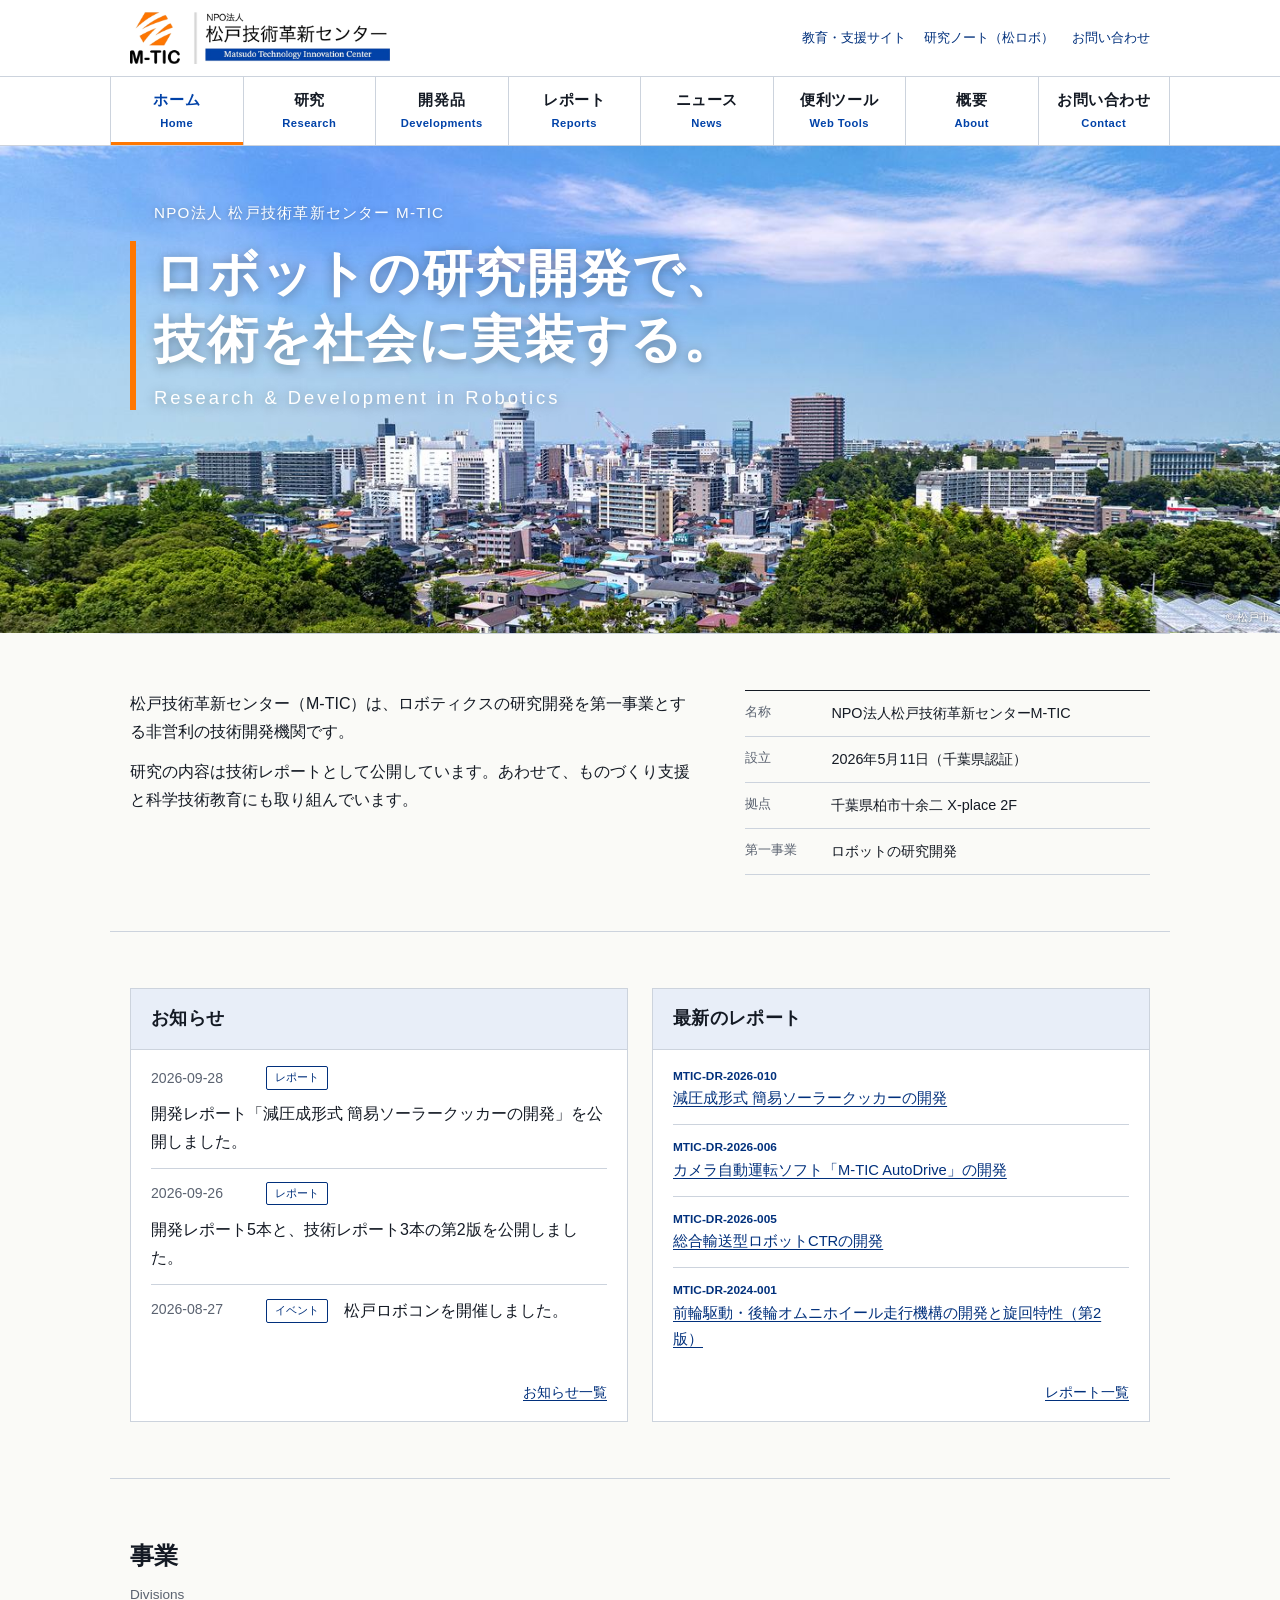
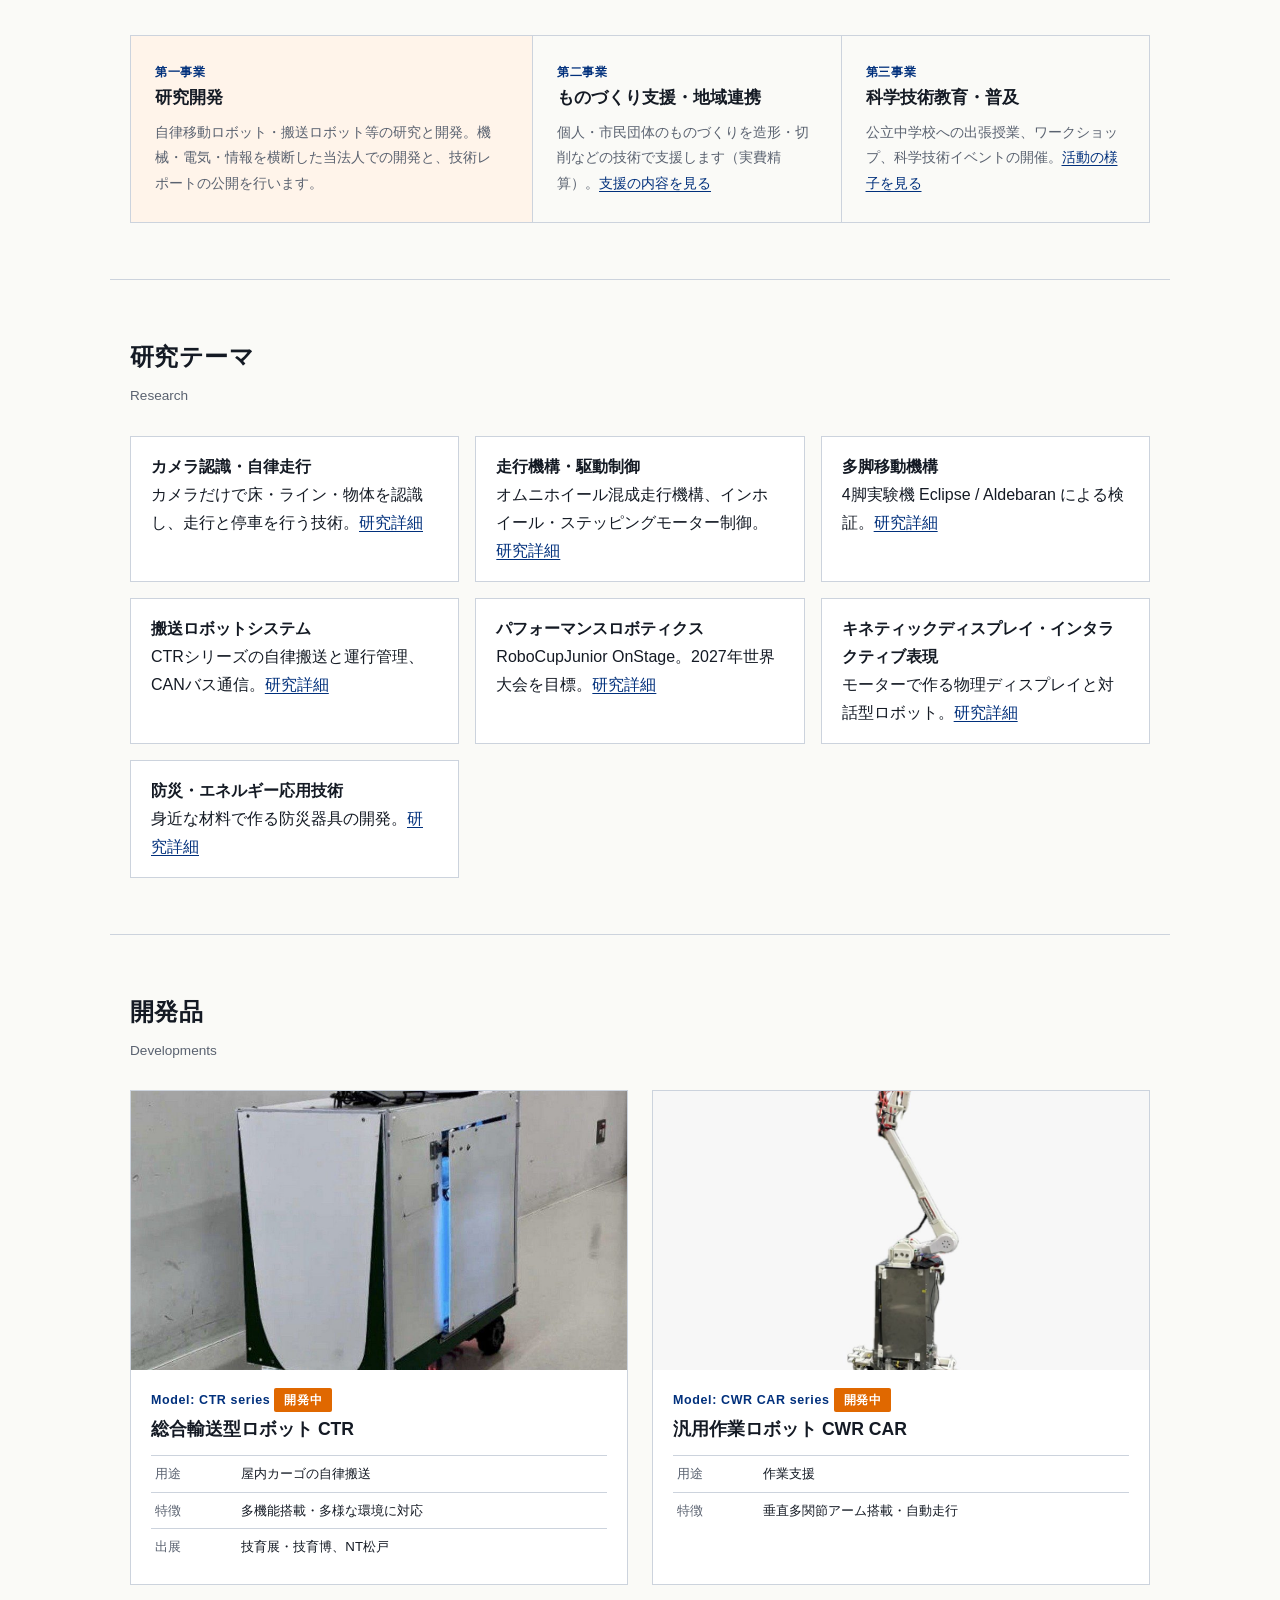
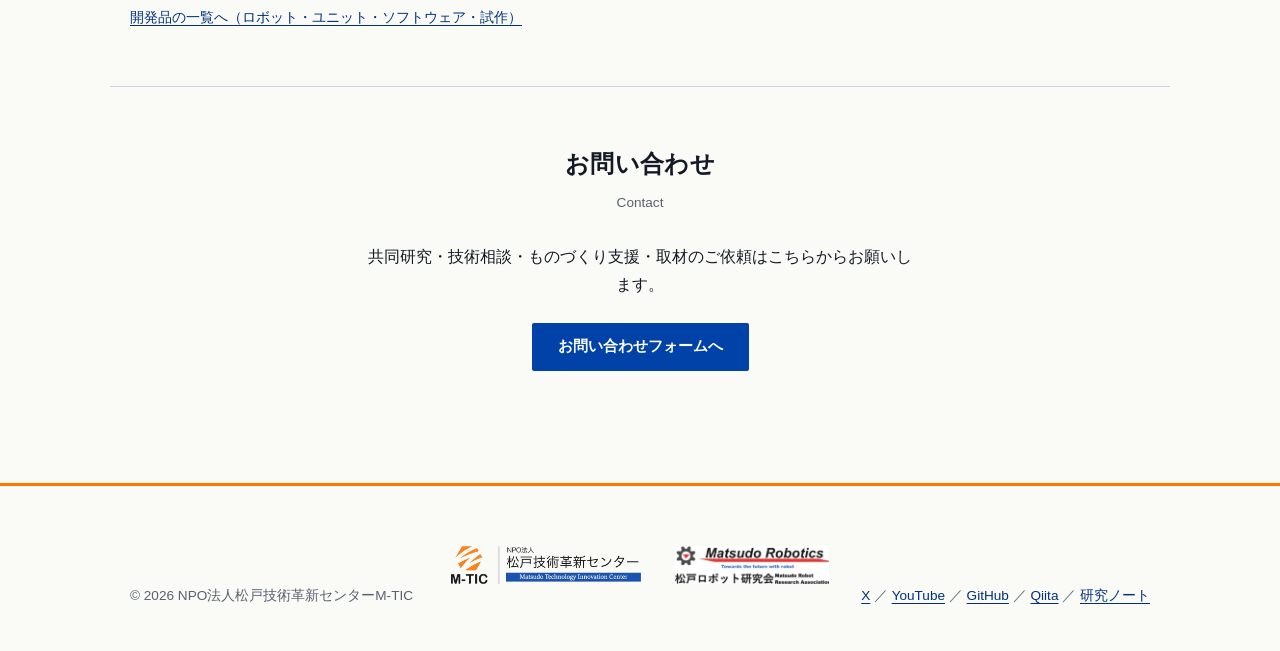
==== index.html @ 153eff11 "Add files via upload" ====
<!DOCTYPE html>
<html lang="ja">
<head>
<meta charset="UTF-8">
<meta name="viewport" content="width=device-width, initial-scale=1">
<title>松戸技術革新センター M-TIC｜ロボットの研究開発（千葉県柏市・松戸市）</title>
<meta name="description" content="松戸技術革新センター（M-TIC）は、千葉県柏市・松戸市を拠点に、ロボットの研究開発を行うNPO法人です。輸送ロボット、走行機構、カメラ認識などの技術レポートを公開しています。">
<link rel="canonical" href="https://matsudo-robotics.github.io/">
<meta property="og:site_name" content="松戸技術革新センター M-TIC">
<meta property="og:title" content="松戸技術革新センター M-TIC｜ロボットの研究開発（千葉県柏市・松戸市）">
<meta property="og:description" content="松戸技術革新センター（M-TIC）は、千葉県柏市・松戸市を拠点に、ロボットの研究開発を行うNPO法人です。輸送ロボット、走行機構、カメラ認識などの技術レポートを公開しています。">
<meta property="og:type" content="website">
<meta property="og:url" content="https://matsudo-robotics.github.io/">
<meta property="og:locale" content="ja_JP">
<meta property="og:image" content="https://matsudo-robotics.github.io/images/ogp.jpg">
<meta property="og:image:width" content="1200">
<meta property="og:image:height" content="630">
<meta name="twitter:card" content="summary_large_image">
<script type="application/ld+json">
{
  "@context": "https://schema.org",
  "@type": "ResearchOrganization",
  "name": "NPO法人松戸技術革新センターM-TIC",
  "alternateName": ["松戸技術革新センター", "M-TIC", "Matsudo Technology Innovation Center", "松戸ロボット研究会", "松戸ロボティクス", "Matsudo Robotics"],
  "image": "https://matsudo-robotics.github.io/images/ogp.jpg",
  "areaServed": ["柏市", "松戸市", "千葉県"],
  "knowsAbout": ["ロボット工学", "自律移動ロボット", "輸送ロボット", "画像認識", "モーター制御"],
  "url": "https://matsudo-robotics.github.io/",
  "logo": "https://matsudo-robotics.github.io/images/logo-mtic.png",
  "foundingDate": "2026-05-11",
  "description": "ロボティクスの研究開発を第一事業とする非営利の技術開発機関。ロボット開発、技術レポートの公開、科学技術支援・教育等を行う。",
  "address": {
    "@type": "PostalAddress",
    "postalCode": "277-0872",
    "addressRegion": "千葉県",
    "addressLocality": "柏市",
    "streetAddress": "十余二164-40 X-place 2F",
    "addressCountry": "JP"
  },
  "telephone": "+81-47-345-1815",
  "sameAs": [
    "https://x.com/Matsudo_Robo",
    "https://m.youtube.com/@Matsudo-Robotics",
    "https://github.com/matsudo-robotics",
    "https://qiita.com/organizations/matsudorobo-org",
    "https://www.npo-homepage.go.jp/npoportal/detail/012003187",
    "https://matsudorobohome.wordpress.com/"
  ]
}
</script>
<link rel="preconnect" href="https://fonts.googleapis.com">
<link rel="preconnect" href="https://fonts.gstatic.com" crossorigin>
<link href="https://fonts.googleapis.com/css2?family=Yomogi&display=swap" rel="stylesheet">
<link rel="preload" as="image" href="images/kv-1400.jpg">
<link rel="stylesheet" href="style.css">
</head>
<body>
<div id="boot" aria-hidden="true">
  <div class="bootwrap">
    <p class="bootmsg">ロボットをもっと身近に</p>
    <div class="track"><img src="images/ctr-run.png" alt=""></div>
    <p class="bootload">LOADING</p>
  </div>
</div>
<script>
(function(){
  var b = document.getElementById('boot');
  var skip = false;
  try{ if(sessionStorage.getItem('booted')){ skip = true; } else { sessionStorage.setItem('booted','1'); } }catch(e){}
  if(window.matchMedia && window.matchMedia('(prefers-reduced-motion: reduce)').matches){ skip = true; }
  if(skip){ b.remove(); return; }
  setTimeout(function(){ b.classList.add('done'); setTimeout(function(){ b.remove(); }, 450); }, 2000);
})();
</script>

<header>
  <div class="hd">
    <a class="brand" href="index.html"><img src="images/logo-mtic-full.png" alt="NPO法人 松戸技術革新センター M-TIC（Matsudo Technology Innovation Center）" width="750" height="150"></a>
    <div class="hd-util">
      <a href="https://matsudorobohome.wordpress.com/" target="_blank" rel="noopener">教育・支援サイト</a>
      <a href="https://matsudorobohome.wordpress.com/matsudo-robot-research-association/" target="_blank" rel="noopener">研究ノート（松ロボ）</a>
      <a href="contact.html">お問い合わせ</a>
    </div>
    <button class="menubtn" aria-expanded="false" aria-controls="mainnav">メニュー</button>
  </div>
  <nav aria-label="主要メニュー" id="mainnav" class="gnav">
    <ul>
        <li><a href="index.html" aria-current="page"><b>ホーム</b><small>Home</small></a></li>
        <li><a href="research.html"><b>研究</b><small>Research</small></a></li>
        <li><a href="products.html"><b>開発品</b><small>Developments</small></a></li>
        <li><a href="reports.html"><b>レポート</b><small>Reports</small></a></li>
        <li><a href="news.html"><b>ニュース</b><small>News</small></a></li>
        <li><a href="tools/"><b>便利ツール</b><small>Web Tools</small></a></li>
        <li><a href="about.html"><b>概要</b><small>About</small></a></li>
        <li><a href="contact.html"><b>お問い合わせ</b><small>Contact</small></a></li>
    </ul>
  </nav>
</header>
<main>

<section class="kv">
  <picture>
    <source media="(max-width:640px)" srcset="images/kv-sp.jpg">
    <img src="images/kv-1400.jpg" srcset="images/kv-1400.jpg 1400w, images/kv-2400.jpg 2400w" sizes="100vw" alt="緑に囲まれた松戸市の街並み（空撮）" width="2400" height="1050" fetchpriority="high">
  </picture>
  <div class="kv-text">
    <p class="kv-org">NPO法人 松戸技術革新センター <span class="nw">M-TIC</span></p>
    <h1>ロボットの研究開発で、<br>技術を社会に実装する。<span>Research &amp; Development in Robotics</span></h1>
  </div>
  <small class="credit">© 松戸市</small>
</section>

<section class="wrap intro">
  <div class="intro-text">
    <p>松戸技術革新センター（<span class="nw">M-TIC</span>）は、ロボティクスの研究開発を第一事業とする非営利の技術開発機関です。</p>
    <p>研究の内容は技術レポートとして公開しています。あわせて、ものづくり支援と科学技術教育にも取り組んでいます。</p>
  </div>
  <dl class="facts">
    <dt>名称</dt><dd>NPO法人松戸技術革新センター<span class="nw">M-TIC</span></dd>
    <dt>設立</dt><dd>2026年5月11日（千葉県認証）</dd>
    <dt>拠点</dt><dd>千葉県柏市十余二 X-place 2F</dd>
    <dt>第一事業</dt><dd>ロボットの研究開発</dd>
  </dl>
</section>

<section class="wrap">
  <div class="panels">
    <div class="panel">
      <h2><a href="news.html">お知らせ</a></h2>
      <ul class="news">
        <li><time>2026-09-28</time><span class="tag">レポート</span><span>開発レポート「減圧成形式 簡易ソーラークッカーの開発」を公開しました。</span></li>
        <li><time>2026-09-26</time><span class="tag">レポート</span><span>開発レポート5本と、技術レポート3本の第2版を公開しました。</span></li>
        <li><time>2026-08-27</time><span class="tag">イベント</span><span>松戸ロボコンを開催しました。</span></li>
        </ul>
      <p class="more"><a href="news.html">お知らせ一覧</a></p>
    </div>
    <div class="panel">
      <h2><a href="reports.html">最新のレポート</a></h2>
      <ul class="replist">
        <li><span class="num"><span class="nw">MTIC-DR-2026-010</span></span><a href="reports.html#MTIC-DR-2026-010">減圧成形式 簡易ソーラークッカーの開発</a></li>
        <li><span class="num"><span class="nw">MTIC-DR-2026-006</span></span><a href="reports.html#MTIC-DR-2026-006">カメラ自動運転ソフト「<span class="nw">M-TIC</span> AutoDrive」の開発</a></li>
        <li><span class="num"><span class="nw">MTIC-DR-2026-005</span></span><a href="reports.html#MTIC-DR-2026-005">総合輸送型ロボットCTRの開発</a></li>
        <li><span class="num"><span class="nw">MTIC-DR-2024-001</span></span><a href="reports.html#MTIC-DR-2024-001">前輪駆動・後輪オムニホイール走行機構の開発と旋回特性（第2版）</a></li>
        </ul>
      <p class="more"><a href="reports.html">レポート一覧</a></p>
    </div>
  </div>
</section>

<section class="wrap">
  <h2>事業</h2>
  <p class="sec-en">Divisions</p>
  <div class="pillars">
    <div class="pillar">
      <p class="no">第一事業</p>
      <h3>研究開発</h3>
      <p>自律移動ロボット・搬送ロボット等の研究と開発。機械・電気・情報を横断した当法人での開発と、技術レポートの公開を行います。</p>
    </div>
    <div class="pillar">
      <p class="no">第二事業</p>
      <h3>ものづくり支援・地域連携</h3>
      <p>個人・市民団体のものづくりを造形・切削などの技術で支援します（実費精算）。<a href="https://matsudorobohome.wordpress.com/%e6%8a%80%e8%a1%93%e3%82%82%e3%81%ae%e3%81%a5%e3%81%8f%e3%82%8a%e6%94%af%e6%8f%b4/" target="_blank" rel="noopener">支援の内容を見る</a></p>
    </div>
    <div class="pillar">
      <p class="no">第三事業</p>
      <h3>科学技術教育・普及</h3>
      <p>公立中学校への出張授業、ワークショップ、科学技術イベントの開催。<a href="https://matsudorobohome.wordpress.com/%e7%a7%91%e5%ad%a6%e6%8a%80%e8%a1%93%e6%8e%a8%e9%80%b2%e6%b4%bb%e5%8b%95/" target="_blank" rel="noopener">活動の様子を見る</a></p>
    </div>
  </div>
</section>

<section class="wrap">
  <h2>研究テーマ</h2>
  <p class="sec-en">Research</p>
  <ul class="themes">
    <li><b>カメラ認識・自律走行</b><br>カメラだけで床・ライン・物体を認識し、走行と停車を行う技術。<a href="research.html#vision">研究詳細</a></li>
    <li><b>走行機構・駆動制御</b><br>オムニホイール混成走行機構、インホイール・ステッピングモーター制御。<a href="research.html#drive">研究詳細</a></li>
    <li><b>多脚移動機構</b><br>4脚実験機 Eclipse / Aldebaran による検証。<a href="research.html#legged">研究詳細</a></li>
    <li><b>搬送ロボットシステム</b><br>CTRシリーズの自律搬送と運行管理、CANバス通信。<a href="research.html#transport">研究詳細</a></li>
    <li><b>パフォーマンスロボティクス</b><br>RoboCupJunior OnStage。2027年世界大会を目標。<a href="research.html#onstage">研究詳細</a></li>
    <li><b>キネティックディスプレイ・インタラクティブ表現</b><br>モーターで作る物理ディスプレイと対話型ロボット。<a href="research.html#kinetic">研究詳細</a></li>
    <li><b>防災・エネルギー応用技術</b><br>身近な材料で作る防災器具の開発。<a href="research.html#daily">研究詳細</a></li>
  </ul>
</section>

<section class="wrap">
  <h2>開発品</h2>
  <p class="sec-en">Developments</p>
  <div class="products">
    <article class="product">
      <div class="ph"><img src="images/products/ctr.jpg" alt="総合輸送型ロボットCTR" loading="lazy"></div>
      <div class="bd">
        <p class="model">Model: CTR series <span class="status dev">開発中</span></p>
        <h3>総合輸送型ロボット CTR</h3>
        <table class="spec">
          <tr><td>用途</td><td>屋内カーゴの自律搬送</td></tr>
          <tr><td>特徴</td><td>多機能搭載・多様な環境に対応</td></tr>
          <tr><td>出展</td><td>技育展・技育博、NT松戸</td></tr>
        </table>
      </div>
    </article>
    <article class="product">
      <div class="ph"><img src="images/products/cwr-car.jpg" alt="汎用作業ロボットCWR CAR" loading="lazy"></div>
      <div class="bd">
        <p class="model">Model: CWR CAR series <span class="status dev">開発中</span></p>
        <h3>汎用作業ロボット CWR CAR</h3>
        <table class="spec">
          <tr><td>用途</td><td>作業支援</td></tr>
          <tr><td>特徴</td><td>垂直多関節アーム搭載・自動走行</td></tr>
        </table>
      </div>
    </article>
  </div>
  <p style="margin-top:20px;font-size:.9rem"><a href="products.html">開発品の一覧へ（ロボット・ユニット・ソフトウェア・試作）</a></p>
</section>



<section class="wrap" style="text-align:center">
  <h2>お問い合わせ</h2>
  <p class="sec-en">Contact</p>
  <p style="max-width:34em;margin:0 auto 24px">共同研究・技術相談・ものづくり支援・取材のご依頼はこちらからお願いします。</p>
  <a class="cta" href="contact.html">お問い合わせフォームへ</a>
</section>

</main>

<footer>
  <div class="footlogos">
    <img src="images/logo-mtic-full.png" alt="NPO法人松戸技術革新センター M-TIC">
    <img src="images/logo-matsudorobo.png" alt="松戸ロボット研究会 Matsudo Robotics">
  </div>
  <div class="wrap">
    <div>© 2026 NPO法人松戸技術革新センター<span class="nw">M-TIC</span></div>
    <div>
      <a href="https://x.com/Matsudo_Robo">X</a> ／
      <a href="https://m.youtube.com/@Matsudo-Robotics">YouTube</a> ／
      <a href="https://github.com/matsudo-robotics">GitHub</a> ／
      <a href="https://qiita.com/organizations/matsudorobo-org">Qiita</a> ／
      <a href="https://matsudorobohome.wordpress.com/matsudo-robot-research-association/" target="_blank" rel="noopener">研究ノート</a>
    </div>
  </div>
</footer>
<script>
document.addEventListener('DOMContentLoaded', function(){
  var btn = document.querySelector('.menubtn');
  var nav = document.getElementById('mainnav');
  if(btn && nav){
    btn.addEventListener('click', function(){
      var open = nav.classList.toggle('open');
      btn.setAttribute('aria-expanded', open ? 'true' : 'false');
    });
  }
});
</script>
</body>
</html>
---- style.css ----
:root{
  --paper:#FAFAF7;
  --ink:#141A24;
  --line:#CCD3DD;
  --pcb:#0142A8;
  --pcb-dark:#01307C;
  --copper:#E06800;
  --orange:#FF7701;
  --blue-tint:#E8EEF8;
  --muted:#5A6270;
}
*{box-sizing:border-box;margin:0;padding:0}
html{scroll-behavior:smooth}
@media (prefers-reduced-motion: reduce){html{scroll-behavior:auto}}
body{
  background:var(--paper);color:var(--ink);
  font-family:"Hiragino Sans","Yu Gothic UI","Noto Sans JP","Meiryo",sans-serif;
  line-height:1.75;font-size:16px;
  font-feature-settings:"palt";
}
a{color:var(--pcb-dark);text-decoration-thickness:1px;text-underline-offset:3px}
a:hover{color:var(--pcb)}
a:focus-visible,button:focus-visible{outline:2px solid var(--pcb);outline-offset:2px}
.wrap{max-width:1060px;margin:0 auto;padding:0 20px}
section{padding:56px 0;border-top:1px solid var(--line)}
section:first-of-type{border-top:none}
h2{font-size:1.5rem;letter-spacing:.02em;margin-bottom:6px}
.sec-en{color:var(--muted);font-size:.85rem;margin-bottom:28px}

/* ===== ページ見出し(下層ページ用) ===== */
.pagehead{padding:44px 0 36px;border-bottom:1px solid var(--line)}
.pagehead h1{font-size:clamp(1.5rem,3.5vw,2.1rem);letter-spacing:.02em}
.pagehead p{color:var(--muted);font-size:.9rem;margin-top:4px}
.crumb{font-size:.8rem;color:var(--muted);margin-bottom:10px}
.crumb a{color:var(--muted)}

/* ===== ヘッダー ===== */
header{border-bottom:1px solid var(--line);background:var(--paper);position:sticky;top:0;z-index:10}
.hd{display:flex;align-items:center;justify-content:space-between;gap:16px;padding:14px 20px;max-width:1060px;margin:0 auto;flex-wrap:wrap}
.brand{font-weight:700;font-size:1.05rem;letter-spacing:.03em;text-decoration:none;color:var(--ink)}
.brand small{display:block;font-weight:400;color:var(--muted);font-size:.72rem;letter-spacing:.08em}
nav ul{display:flex;gap:20px;list-style:none;flex-wrap:wrap}
nav a{text-decoration:none;font-size:.92rem;color:var(--ink)}
nav a:hover,nav a[aria-current="page"]{color:var(--pcb)}
nav a[aria-current="page"]{font-weight:700}

/* ===== ヒーロー: 図面タイトルブロック風 ===== */
.hero{padding:64px 0 48px;border-top:none}
.frame{border:1.5px solid var(--ink);position:relative;padding:48px 40px 0}
.frame::before,.frame::after{content:"";position:absolute;width:14px;height:14px;border:1.5px solid var(--ink)}
.frame::before{top:-8px;left:-8px;border-right:none;border-bottom:none}
.frame::after{bottom:-8px;right:-8px;border-left:none;border-top:none}
.hero h1{font-size:clamp(1.7rem,4.5vw,2.7rem);line-height:1.3;letter-spacing:.02em}
.hero h1 span{display:block;font-size:.42em;font-weight:500;color:var(--pcb-dark);letter-spacing:.14em;margin-top:10px}
.hero p.lead{max-width:38em;margin:22px 0 40px}
.titleblock{display:grid;grid-template-columns:repeat(4,1fr);border-top:1.5px solid var(--ink);margin:0 -40px}
.titleblock div{padding:10px 14px;border-left:1px solid var(--line);font-size:.82rem}
.titleblock div:first-child{border-left:none}
.titleblock b{display:block;font-size:.7rem;color:var(--muted);font-weight:500}
@media(max-width:640px){
  .frame{padding:32px 20px 0}
  .titleblock{grid-template-columns:1fr 1fr;margin:0 -20px}
  .titleblock div:nth-child(3){border-left:none;border-top:1px solid var(--line)}
  .titleblock div:nth-child(4){border-top:1px solid var(--line)}
}

/* ===== 事業3本柱 ===== */
.pillars{display:grid;grid-template-columns:1.3fr 1fr 1fr;gap:0;border:1px solid var(--line)}
.pillar{padding:26px 24px;border-left:1px solid var(--line)}
.pillar:first-child{border-left:none;background:#FFF4EA}
.pillar h3{font-size:1.05rem;margin-bottom:8px}
.pillar .no{font-size:.75rem;color:var(--pcb-dark);font-weight:700;letter-spacing:.06em}
.pillar p{font-size:.9rem;color:var(--muted)}
@media(max-width:760px){.pillars{grid-template-columns:1fr}.pillar{border-left:none;border-top:1px solid var(--line)}.pillar:first-child{border-top:none}}

/* ===== 開発製品: データシート風カード ===== */
.products{display:grid;grid-template-columns:1fr 1fr;gap:24px}
@media(max-width:760px){.products{grid-template-columns:1fr}}
.product{border:1px solid var(--line);background:#fff}
.product .ph{aspect-ratio:16/9;background:#E7EAE6;display:flex;align-items:center;justify-content:center;color:var(--muted);font-size:.85rem;overflow:hidden}
.product .ph img{width:100%;height:100%;object-fit:cover}
.product .bd{padding:18px 20px 20px}
.model{font-size:.78rem;color:var(--pcb-dark);font-weight:700;letter-spacing:.05em}
.product h3{font-size:1.1rem;margin:2px 0 8px}
.spec{width:100%;border-collapse:collapse;font-size:.83rem;margin-top:10px}
.spec td{border-top:1px solid var(--line);padding:6px 4px;vertical-align:top}
.spec td:first-child{color:var(--muted);width:6.5em}
.status{display:inline-block;font-size:.72rem;font-weight:700;color:#fff;background:var(--pcb);padding:2px 10px;border-radius:2px}
.status.dev{background:var(--copper)}

/* ===== 技術レポート: 台帳風テーブル ===== */
.reports{width:100%;border-collapse:collapse;font-size:.9rem;background:#fff;border:1px solid var(--line)}
.reports th{background:var(--ink);color:#fff;font-weight:600;font-size:.8rem;text-align:left;padding:9px 12px;letter-spacing:.04em}
.reports td{border-top:1px solid var(--line);padding:10px 12px;vertical-align:top}
.reports .num{font-variant-numeric:tabular-nums;white-space:nowrap;color:var(--pcb-dark);font-weight:700;font-size:.83rem}
@media(max-width:640px){.reports .hide-sp{display:none}}

/* ===== ニュース ===== */
.news{list-style:none}
.news li{display:flex;gap:20px;padding:12px 0;border-bottom:1px solid var(--line);flex-wrap:wrap}
.news time{font-variant-numeric:tabular-nums;color:var(--muted);font-size:.88rem;min-width:7em}
.tag{font-size:.7rem;border:1px solid var(--pcb-dark);color:var(--pcb-dark);padding:1px 8px;border-radius:2px;align-self:center}

/* ===== 研究テーマ一覧 ===== */
.themes{list-style:none;display:grid;gap:12px}
.themes li{border:1px solid var(--line);background:#fff;padding:16px 20px}

/* ===== 研究詳細の型 ===== */
.rsec{border:1px solid var(--line);background:#fff;padding:24px 26px;margin-bottom:24px}
.rsec h3{font-size:1.15rem;margin-bottom:4px}
.rsec .rmeta{font-size:.8rem;color:var(--muted);margin-bottom:14px}
.rsec dt{font-size:.78rem;color:var(--pcb-dark);font-weight:700;margin-top:12px}
.rsec dd{font-size:.92rem}

/* ===== 概要 ===== */
.about{display:grid;grid-template-columns:1fr 1fr;gap:32px}
@media(max-width:760px){.about{grid-template-columns:1fr}}
.about dl{font-size:.92rem}
.about dt{color:var(--muted);font-size:.78rem;margin-top:14px}
.about dd{border-bottom:1px solid var(--line);padding-bottom:6px}

/* ===== 沿革 ===== */
.history{list-style:none;font-size:.92rem}
.history li{display:flex;gap:18px;padding:8px 0;border-bottom:1px solid var(--line)}
.history time{min-width:6.5em;color:var(--muted);font-variant-numeric:tabular-nums}

footer{border-top:1.5px solid var(--ink);padding:34px 0 44px;margin-top:56px}
footer .wrap{display:flex;justify-content:space-between;gap:20px;flex-wrap:wrap;font-size:.85rem;color:var(--muted)}
.cta{display:inline-block;background:var(--pcb);color:#fff;text-decoration:none;padding:11px 26px;font-size:.92rem;font-weight:600;border-radius:2px}
.cta:hover{background:var(--pcb-dark);color:#fff}
.formbox{border:1px solid var(--line);background:#fff;padding:8px}
.formbox iframe{width:100%;border:0;min-height:900px}

/* ===== カテゴリフィルタ ===== */
.chips{display:flex;gap:10px;flex-wrap:wrap;margin:0 0 26px}
.chip{border:1px solid var(--line);background:#fff;color:var(--ink);font-size:.85rem;padding:6px 16px;border-radius:2px;cursor:pointer;font-family:inherit}
.chip[aria-pressed="true"]{background:var(--pcb);border-color:var(--pcb);color:#fff}
.chip:hover{border-color:var(--pcb-dark)}
[data-cat].hidden{display:none}

/* ===== スクロールリビール(控えめ) ===== */
html.js .reveal{opacity:0;transform:translateY(14px);transition:opacity .6s ease,transform .6s ease}
html.js .reveal.shown{opacity:1;transform:none}
@media (prefers-reduced-motion: reduce){
  html.js .reveal{opacity:1;transform:none;transition:none}
}

/* ===== 起動演出(CTR走行) ===== */
#boot{position:fixed;inset:0;background:var(--paper);z-index:99;display:flex;align-items:center;justify-content:center}
.bootwrap{width:100%;max-width:1060px;padding:0 20px}
.bootmsg{font-family:'Yomogi',cursive;font-size:clamp(1.3rem,3.5vw,2rem);color:var(--ink);transform:rotate(-2.5deg);margin:0 0 18px 4%;opacity:0;animation:breeze 1.4s ease-out .15s forwards}
@keyframes breeze{from{opacity:0;transform:rotate(-2.5deg) translateX(-26px)}to{opacity:.92;transform:rotate(-2.5deg) translateX(0)}}
#boot .track{position:relative;width:100%;height:130px;border-bottom:1.5px solid var(--ink)}
#boot .track img{position:absolute;bottom:0;height:110px;left:-160px;animation:drive 1.6s cubic-bezier(.45,.05,.35,1) .1s forwards}
@keyframes drive{from{left:-160px}to{left:calc(100% + 40px)}}
.bootload{font-size:.78rem;letter-spacing:.34em;color:var(--muted);margin-top:14px;text-align:right}
.bootload::after{content:"";animation:dots 1.2s steps(4,end) infinite}
@keyframes dots{0%{content:""}25%{content:"."}50%{content:".."}75%{content:"..."}}
#boot.done{opacity:0;transition:opacity .4s;pointer-events:none}
@media (prefers-reduced-motion: reduce){#boot{display:none}}

/* ===== フッターロゴ ===== */
.footlogos{display:flex;justify-content:center;align-items:center;gap:34px;padding:26px 20px 0;flex-wrap:wrap}
.footlogos img{height:38px;width:auto;opacity:.9}

/* ===== 絞り込み(折りたたみ)+カテゴリバッジ ===== */
.filterbox{margin:0 0 26px}
.filterbox summary{display:inline-block;border:1px solid var(--line);background:#fff;font-size:.85rem;padding:6px 18px;border-radius:2px;cursor:pointer;list-style:none;user-select:none}
.filterbox summary::-webkit-details-marker{display:none}
.filterbox summary::before{content:"▸ ";color:var(--pcb-dark)}
.filterbox[open] summary::before{content:"▾ "}
.filterbox summary:hover{border-color:var(--pcb-dark)}
.filterbox .chips{margin-top:12px}
.catbadge{display:inline-block;font-size:.72rem;border:1px solid var(--line);color:var(--muted);padding:2px 10px;border-radius:2px;margin-left:6px;vertical-align:1px}

/* ===== 2段ナビ(内部/外部) ===== */
.hd nav{display:flex;flex-direction:column;align-items:flex-end;gap:3px}
.hd nav ul{justify-content:flex-end}
.extnav{display:flex;gap:14px;list-style:none;flex-wrap:wrap;font-size:.8rem;align-items:center}
.extnav .lbl{color:var(--muted);font-size:.72rem;letter-spacing:.04em}
.extnav a{text-decoration:none;color:var(--pcb-dark)}
.extnav a:hover{color:var(--pcb)}

/* ===== モバイルメニュー ===== */
.menubtn{display:none;border:1px solid var(--line);background:#fff;font-size:.85rem;padding:7px 16px;border-radius:2px;cursor:pointer;font-family:inherit}
.menubtn::before{content:"☰ ";color:var(--pcb-dark)}
@media(max-width:760px){
  .hd{align-items:center}
  .menubtn{display:block;margin-left:auto}
  .hd nav{display:none;width:100%;padding-top:12px;border-top:1px solid var(--line);margin-top:12px;align-items:stretch}
  .hd nav.open{display:flex}
  .hd nav ul{flex-direction:column;gap:0;justify-content:flex-start}
  .hd nav ul li a{display:block;padding:11px 4px;border-bottom:1px solid var(--line);font-size:1rem}
  .extnav{margin-top:10px}
  .extnav li a{border-bottom:none !important;padding:8px 4px !important;font-size:.9rem !important}
  .extnav .lbl{padding:8px 4px 0}
}

/* レポート台帳：版と過去の版 */
.tscroll{overflow-x:auto}
.reports .ver{white-space:nowrap}
.reports details{margin-top:6px;font-size:.8rem;color:var(--muted);white-space:normal}
.reports summary{cursor:pointer;width:max-content}
.reports summary:focus-visible{outline:2px solid var(--pcb-dark);outline-offset:2px}
.reports details ul{list-style:none;margin:6px 0 0;padding:0}
.reports details li{padding:2px 0}
@media(max-width:640px){
  .reports td,.reports th{padding:8px}
  .reports .num{font-size:.72rem}
  .reports .ver{white-space:normal;min-width:6.5em}
  .reports td:nth-child(2){min-width:10em}
}

/* 日本語の改行：文節で折り返す（Chrome/Edge）。Safari向けに語のまとまりを .ib で保護 */
body{line-break:strict}
h1,h2,h3{word-break:auto-phrase}
.nw{white-space:nowrap}
.ib{display:inline}
h1,h2,h3{text-wrap:balance}
.about dd.jigyo span{display:block}
/* section.wrap で上下の余白が消えていたのを修正 */
section.wrap{padding:56px 20px}
@media(max-width:640px){section.wrap{padding:40px 20px}}
.rmeta .ib{display:inline-block;margin-right:1em}

/* ===== トップ：写真のキービジュアル ===== */
.kv{position:relative;padding:0;border-top:none;overflow:hidden;background:#6F93C2}
.kv img{display:block;width:100%;height:clamp(360px,52vw,620px);object-fit:cover;object-position:center 45%}
.kv-text{position:absolute;inset:0;max-width:1060px;margin:0 auto;padding:clamp(40px,7vw,96px) 20px 0;color:#fff}
.kv-text::before{content:"";position:absolute;inset:0 -100vw;background:linear-gradient(180deg,rgba(18,40,72,.48) 0%,rgba(18,40,72,.28) 50%,rgba(18,40,72,0) 78%);z-index:-1}
.kv-org{font-size:clamp(.82rem,1.4vw,.95rem);letter-spacing:.08em;margin-bottom:14px;text-shadow:0 1px 6px rgba(0,0,0,.35)}
.kv h1{font-size:clamp(1.9rem,4.6vw,3.2rem);line-height:1.3;letter-spacing:.03em;text-shadow:0 2px 12px rgba(0,0,0,.35)}
.kv h1 span{display:block;font-size:.36em;font-weight:500;letter-spacing:.16em;margin-top:14px}
@media(max-width:640px){.kv img{height:min(74vh,560px)}.kv-text{padding-top:44px}}

/* ===== トップ：概要（文章＋基本情報の2列） ===== */
.intro{display:grid;grid-template-columns:1.4fr 1fr;gap:48px;align-items:start}
.intro-text p+p{margin-top:12px}
.facts{display:grid;grid-template-columns:6em 1fr;border-top:1px solid var(--ink);font-size:.9rem}
.facts dt,.facts dd{padding:10px 0;border-bottom:1px solid var(--line)}
.facts dt{color:var(--muted);font-size:.8rem}
@media(max-width:760px){.intro{grid-template-columns:1fr;gap:28px}}

/* ===== 見出し帯つきパネル ===== */
.panels{display:grid;grid-template-columns:1fr 1fr;gap:24px}
.panel{border:1px solid var(--line);background:#fff;display:flex;flex-direction:column}
.panel h2{background:var(--blue-tint);border-bottom:1px solid var(--line);font-size:1.12rem;padding:14px 20px;margin:0}
.panel h2 a{color:var(--ink);text-decoration:none;display:block}
.panel h2 a:hover{color:var(--pcb-dark)}
.panel .news,.panel .replist{padding:4px 20px;flex:1}
.panel .news li{gap:10px 16px}
.panel .news li:last-child,.replist li:last-child{border-bottom:none}
.replist{list-style:none}
.replist li{padding:12px 0;border-bottom:1px solid var(--line);font-size:.92rem}
.replist .num{display:block;font-size:.74rem;font-weight:700;color:var(--pcb-dark);font-variant-numeric:tabular-nums}
.panel .more{padding:12px 20px 16px;font-size:.88rem;text-align:right}
@media(max-width:760px){.panels{grid-template-columns:1fr}}

/* 研究テーマは横に並べて幅を使う */
.themes{grid-template-columns:repeat(3,1fr);gap:16px}
@media(max-width:900px){.themes{grid-template-columns:1fr 1fr}}
@media(max-width:560px){.themes{grid-template-columns:1fr}}

/* ===== ヘッダー（ロゴ＋ユーティリティ＋グローバルナビ） ===== */
header{position:sticky;top:0;z-index:20;background:#fff;border-bottom:1px solid var(--line)}
.hd{max-width:1060px;margin:0 auto;padding:12px 20px;display:flex;align-items:center;justify-content:space-between;gap:16px;flex-wrap:nowrap}
.brand img{display:block;height:52px;width:auto}
.hd-util{display:flex;gap:18px;font-size:.82rem}
.hd-util a{color:var(--pcb-dark);text-decoration:none}
.hd-util a:hover{text-decoration:underline}
.gnav{border-top:1px solid var(--line);background:#fff}
.gnav ul{max-width:1060px;margin:0 auto;display:grid;grid-template-columns:repeat(8,1fr);list-style:none;gap:0;padding:0}
.gnav li{border-left:1px solid var(--line)}
.gnav li:last-child{border-right:1px solid var(--line)}
.gnav a{display:block;text-align:center;padding:10px 4px 9px;text-decoration:none;color:var(--ink);border-bottom:3px solid transparent}
.gnav a b{display:block;font-size:.95rem;font-weight:700;letter-spacing:.04em}
.gnav a small{display:block;font-size:.7rem;color:var(--pcb);font-weight:600;letter-spacing:.04em}
.gnav a:hover{background:var(--blue-tint)}
.gnav a[aria-current="page"]{border-bottom-color:var(--orange)}
.menubtn{display:none}
@media(max-width:860px){
  .hd-util{display:none}
  .brand img{height:36px}
  .menubtn{display:block;background:#fff;border:1px solid var(--line);padding:8px 14px;font-size:.88rem;font-family:inherit;cursor:pointer}
  .gnav{display:none}
  .gnav.open{display:block}
  .gnav ul{grid-template-columns:1fr 1fr}
  .gnav li{border-left:none;border-right:none;border-bottom:1px solid var(--line)}
  .gnav li:nth-child(odd){border-right:1px solid var(--line)}
  .gnav a{text-align:left;padding:12px 20px}
}

/* ===== 写真の帯（下層ページ見出し） ===== */
.pagebanner{position:relative;overflow:hidden;background:#6F93C2}
.pagebanner img{display:block;width:100%;height:clamp(150px,20vw,240px);object-fit:cover;object-position:center 55%}
.pb-title{position:absolute;inset:0;display:flex;flex-direction:column;justify-content:center;max-width:1060px;margin:0 auto;padding:0 20px;color:#fff}
.pb-title h1{font-size:clamp(1.5rem,3.4vw,2.2rem);letter-spacing:.06em;border-left:6px solid var(--orange);padding-left:16px;line-height:1.3;text-shadow:0 2px 10px rgba(0,0,0,.45)}
.pb-title span{padding-left:22px;font-size:.85rem;letter-spacing:.12em;margin-top:4px;text-shadow:0 1px 6px rgba(0,0,0,.5)}
.pagebanner::before{content:"";position:absolute;inset:0;background:linear-gradient(90deg,rgba(10,30,70,.45),rgba(10,30,70,.1) 60%,rgba(10,30,70,0))}
.credit{position:absolute;right:10px;bottom:6px;font-size:.68rem;color:#fff;text-shadow:0 1px 3px rgba(0,0,0,.6);z-index:2}
.crumb{margin:18px 0 0;font-size:.8rem}

/* ===== トップのキービジュアル調整（横長・文字を上に） ===== */
.kv img{height:clamp(300px,38vw,560px);object-position:center 35%}
.kv-text{padding-top:clamp(28px,4.2vw,64px)}
.kv h1{border-left:6px solid var(--orange);padding-left:18px}
.kv h1 span{margin-top:12px}
.kv-org{padding-left:24px}
@media(max-width:640px){.kv img{height:min(70vh,540px);object-position:center 30%}.kv-text{padding-top:32px}}

/* ===== ページ下部の補足 ===== */
.pagenote{margin-top:36px;padding-top:18px;border-top:1px solid var(--line);font-size:.9rem;color:var(--muted)}
.pagenote p+p{margin-top:8px}
.reports th{background:var(--pcb-dark)}
footer{border-top:3px solid var(--orange)}

/* ===== 開発製品：一覧（全分類を同じ扱い）＋詳しく ===== */
.itemlist{border:1px solid var(--line);background:#fff}
.it-head,.item summary{display:grid;grid-template-columns:10rem minmax(0,1.3fr) 9rem minmax(0,1.4fr) 6rem 1.5rem;gap:12px;align-items:center;padding:12px 16px}
.it-head{background:var(--pcb-dark);color:#fff;font-size:.78rem;font-weight:600;letter-spacing:.04em;padding-top:9px;padding-bottom:9px}
.it-head::after{content:""}
.item{border-top:1px solid var(--line)}
.item summary{cursor:pointer;list-style:none;font-size:.92rem}
.item summary::-webkit-details-marker{display:none}
.item summary::after{content:"＋";color:var(--pcb);font-weight:700;text-align:center}
.item[open] summary::after{content:"－"}
.item summary:hover{background:var(--blue-tint)}
.item[open] summary{background:var(--blue-tint);border-bottom:1px solid var(--line)}
.item summary:focus-visible{outline:2px solid var(--pcb);outline-offset:-2px}
.it-model{font-weight:700;color:var(--pcb-dark);font-size:.82rem;font-variant-numeric:tabular-nums}
.it-name{font-weight:600}
.hasph{display:inline-block;font-size:.66rem;font-weight:600;color:var(--copper);border:1px solid var(--copper);border-radius:2px;padding:0 5px;margin-left:6px;vertical-align:2px}
.it-cat{font-size:.78rem;color:var(--muted)}
.it-sum{font-size:.86rem;color:var(--muted)}
.it-st{font-size:.8rem}
.it-body{display:grid;grid-template-columns:minmax(0,1fr) minmax(0,1.2fr);gap:24px;padding:20px}
.it-body.noph{grid-template-columns:1fr}
.it-ph{background:#E7EAE6;aspect-ratio:4/3;overflow:hidden}
.it-ph img{width:100%;height:100%;object-fit:cover;display:block}
.it-info .spec th{font-weight:500;color:var(--muted);width:6.5em;text-align:left;vertical-align:top;padding:6px 8px 6px 0;border-top:1px solid var(--line);font-size:.85rem}
.it-info .spec td{border-top:1px solid var(--line);padding:6px 0;font-size:.9rem}
.it-info .spec{width:100%;border-collapse:collapse}
.it-links{list-style:none;margin-top:14px;display:flex;flex-wrap:wrap;gap:8px 18px;font-size:.88rem}
.it-links a::before{content:"";display:inline-block;width:4px;height:.9em;background:var(--orange);margin-right:6px;vertical-align:-1px}
.it-hint{margin-top:10px;font-size:.82rem;color:var(--muted)}
@media(max-width:900px){
  .it-head{display:none}
  .item summary{grid-template-columns:1fr 1.5em;grid-template-areas:"model mark" "name mark" "meta mark";gap:2px 10px}
  .it-model{grid-area:model}
  .it-name{grid-area:name}
  .it-cat,.it-st{display:inline}
  .it-cat{grid-area:meta}
  .it-sum,.it-st{display:none}
  .item summary::after{grid-area:mark}
  .it-body{grid-template-columns:1fr;padding:16px}
}
.reports tr[id]{scroll-margin-top:150px}
.reports tr:target td{background:#FFF1E3}
.reports tr:target td:first-child{box-shadow:inset 4px 0 0 var(--orange)}
.updated{font-size:.8rem;color:var(--muted);margin-bottom:14px}
.replinks{list-style:none}
.replinks li{padding:3px 0}
.replinks a::before{content:"";display:inline-block;width:4px;height:.9em;background:var(--orange);margin-right:8px;vertical-align:-1px}
.rsec[hidden]{display:none}

/* ===== 開発製品 v2：見出し付き一覧（すべて）／写真カード（絞り込み） ===== */
.products-page .chips{margin-bottom:10px}
.pgroup{margin-top:40px}
.pgroup[hidden],.item[hidden]{display:none!important}
.pg-head{display:flex;align-items:baseline;gap:14px;border-left:6px solid var(--orange);padding:4px 0 4px 14px;margin-bottom:14px}
.pg-head h2{margin:0;font-size:1.35rem}
.pg-en{font-size:.8rem;color:var(--muted);letter-spacing:.06em}
.pg-count{margin-left:auto;font-size:.8rem;color:var(--muted)}
.subchips{display:none;gap:8px;flex-wrap:wrap;margin:0 0 16px}
.schip{border:1px solid var(--line);background:#fff;font-family:inherit;font-size:.8rem;padding:4px 12px;border-radius:14px;cursor:pointer;color:var(--ink)}
.schip[aria-pressed="true"]{background:var(--blue-tint);border-color:var(--pcb);color:var(--pcb-dark);font-weight:600}
.it-model{font-size:.78rem;font-weight:700;color:var(--pcb-dark)}
.it-name{font-size:1rem;margin:0}
.it-sub{font-size:.76rem;color:var(--copper);font-weight:600}
.it-sum{font-size:.86rem;color:var(--muted)}
.it-st{font-size:.8rem}
.it-more summary{cursor:pointer;font-size:.84rem;color:var(--pcb-dark);font-weight:600;list-style:none;display:inline-block}
.it-more summary::-webkit-details-marker{display:none}
.it-more summary::before{content:"＋ "}
.it-more[open] summary::before{content:"－ "}
.it-more .spec{width:100%;border-collapse:collapse;margin-top:10px}
.it-more .spec th{font-weight:500;color:var(--muted);width:6.5em;text-align:left;vertical-align:top;padding:6px 8px 6px 0;border-top:1px solid var(--line);font-size:.82rem}
.it-more .spec td{border-top:1px solid var(--line);padding:6px 0;font-size:.88rem}
.it-links{list-style:none;margin-top:10px;display:flex;flex-wrap:wrap;gap:6px 16px;font-size:.86rem}
.it-links a::before{content:"";display:inline-block;width:4px;height:.9em;background:var(--orange);margin-right:6px;vertical-align:-1px}
.it-ph{background:#E9EDF3;overflow:hidden}
.it-ph img{display:block;width:100%;height:100%;object-fit:cover}
.it-ph.noimg{display:flex;align-items:center;justify-content:center;color:#8A94A6;font-weight:700;font-size:.9rem;letter-spacing:.04em}

/* すべて：コンパクトな一覧（写真は「詳しく」を開くと表示） */
.mode-all .plist{border:1px solid var(--line);background:#fff}
.mode-all .item{padding:12px 16px;border-top:1px solid var(--line);display:grid;grid-template-columns:minmax(0,1fr) 5.5rem;gap:0 12px}
.mode-all .item:first-child{border-top:none}
.mode-all .it-ph{display:none}
.mode-all .it-main{display:grid;grid-template-columns:11rem minmax(0,1.1fr) 9rem minmax(0,1.3fr) 6rem;gap:12px;align-items:center}
.mode-all .it-more{display:contents}
.mode-all .it-more summary{grid-column:2;grid-row:1;justify-self:end;align-self:center}
.mode-all .more-body{grid-column:1 / -1;display:grid;grid-template-columns:minmax(0,1fr) minmax(0,1.6fr);gap:20px;margin-top:12px;padding-top:12px;border-top:1px dashed var(--line)}
.mode-all .more-body:not(:has(.more-ph)){grid-template-columns:1fr}
.more-ph{aspect-ratio:4/3;background:#E9EDF3;overflow:hidden}
.more-ph img{width:100%;height:100%;object-fit:cover;display:block}
.mode-cards .more-ph{display:none}
/* 絞り込み：写真カード */
.mode-cards .subchips{display:flex}
.mode-cards .plist{display:grid;grid-template-columns:repeat(3,minmax(0,1fr));gap:20px}
.mode-cards .item{background:#fff;border:1px solid var(--line);display:flex;flex-direction:column}
.mode-cards .it-ph{aspect-ratio:4/3}
.mode-cards .it-main{padding:14px 16px 6px;display:flex;flex-direction:column;gap:3px;flex:1}
.mode-cards .it-name{font-size:1.05rem}
.mode-cards .it-st{margin-top:4px;align-self:flex-start;font-size:.72rem;border:1px solid var(--line);padding:1px 8px;border-radius:2px}
.mode-cards .it-more{padding:8px 16px 16px;border-top:1px solid var(--line);margin-top:8px}
@media(max-width:1000px){.mode-cards .plist{grid-template-columns:repeat(2,minmax(0,1fr))}}
@media(max-width:900px){
  .mode-all .it-main{grid-template-columns:1fr;gap:2px}
  .mode-all .it-sum,.mode-all .it-st{display:none}
  .mode-all .more-body{grid-template-columns:1fr}
}
@media(max-width:600px){.mode-cards .plist{grid-template-columns:1fr}}
.pgroup{padding:0;border-top:none}
.products-page .it-more summary{display:inline-block;padding:0;grid-template-columns:none;background:none;border:none;font-size:.84rem;white-space:nowrap}
.products-page .it-more summary::after{content:none}
.products-page .it-more summary:hover{background:none;text-decoration:underline}
.products-page .it-more[open] summary{background:none;border:none}
.mode-all .item:hover{background:#FAFBFD}
.pg-head{flex-wrap:wrap}
@media(max-width:600px){.pg-head h2{font-size:1.15rem}.pg-en{display:none}}
.mode-cards .it-sum,.mode-cards .it-st{display:block}
@media(max-width:600px){.mode-cards .plist{grid-template-columns:1fr 1fr;gap:12px}.mode-cards .it-main{padding:10px 10px 4px}.mode-cards .it-name{font-size:.9rem}.mode-cards .it-sum{font-size:.78rem}.mode-cards .it-more{padding:6px 10px 10px}}
img[src$="visionstudio.jpg"]{object-position:85% 60%}
/* 試作・構想：写真なしの一覧（カード表示のときも一覧） */
.nophoto .plist{display:block!important;border:1px solid var(--line);background:#fff}
.nophoto .item{display:grid!important;grid-template-columns:minmax(0,1fr) 5.5rem;gap:0 12px;padding:12px 16px;border:none;border-top:1px solid var(--line)}
.nophoto .item:first-child{border-top:none}
.nophoto .it-main{display:grid!important;grid-template-columns:11rem minmax(0,1.1fr) minmax(0,1.5fr) 6rem;gap:12px;align-items:center;padding:0!important}
.nophoto .it-sub{display:none}
.nophoto .it-st{border:none!important;padding:0!important;margin:0!important;font-size:.8rem!important}
.nophoto .it-more{display:contents!important;padding:0;border:none;margin:0}
.nophoto .it-more summary{grid-column:2;grid-row:1;justify-self:end;align-self:center}
.nophoto .more-body{grid-column:1 / -1;margin-top:10px;padding-top:10px;border-top:1px dashed var(--line)}
@media(max-width:900px){.nophoto .it-main{grid-template-columns:1fr;gap:2px}.nophoto .it-sum{display:block}}
/* 機体・ユニットの写真は切り取らず全体を見せる */
.pgroup[data-group="robot"] .it-ph,.pgroup[data-group="unit"] .it-ph,.pgroup[data-group="robot"] .more-ph,.pgroup[data-group="unit"] .more-ph{background:#fff}
.pgroup[data-group="robot"] .it-ph img,.pgroup[data-group="unit"] .it-ph img,.pgroup[data-group="robot"] .more-ph img,.pgroup[data-group="unit"] .more-ph img{object-fit:contain;padding:6px}
@media(max-width:640px){.kv img{height:min(56vh,440px);object-position:center 28%}.kv-text{padding-top:28px}.kv h1{font-size:1.75rem}}
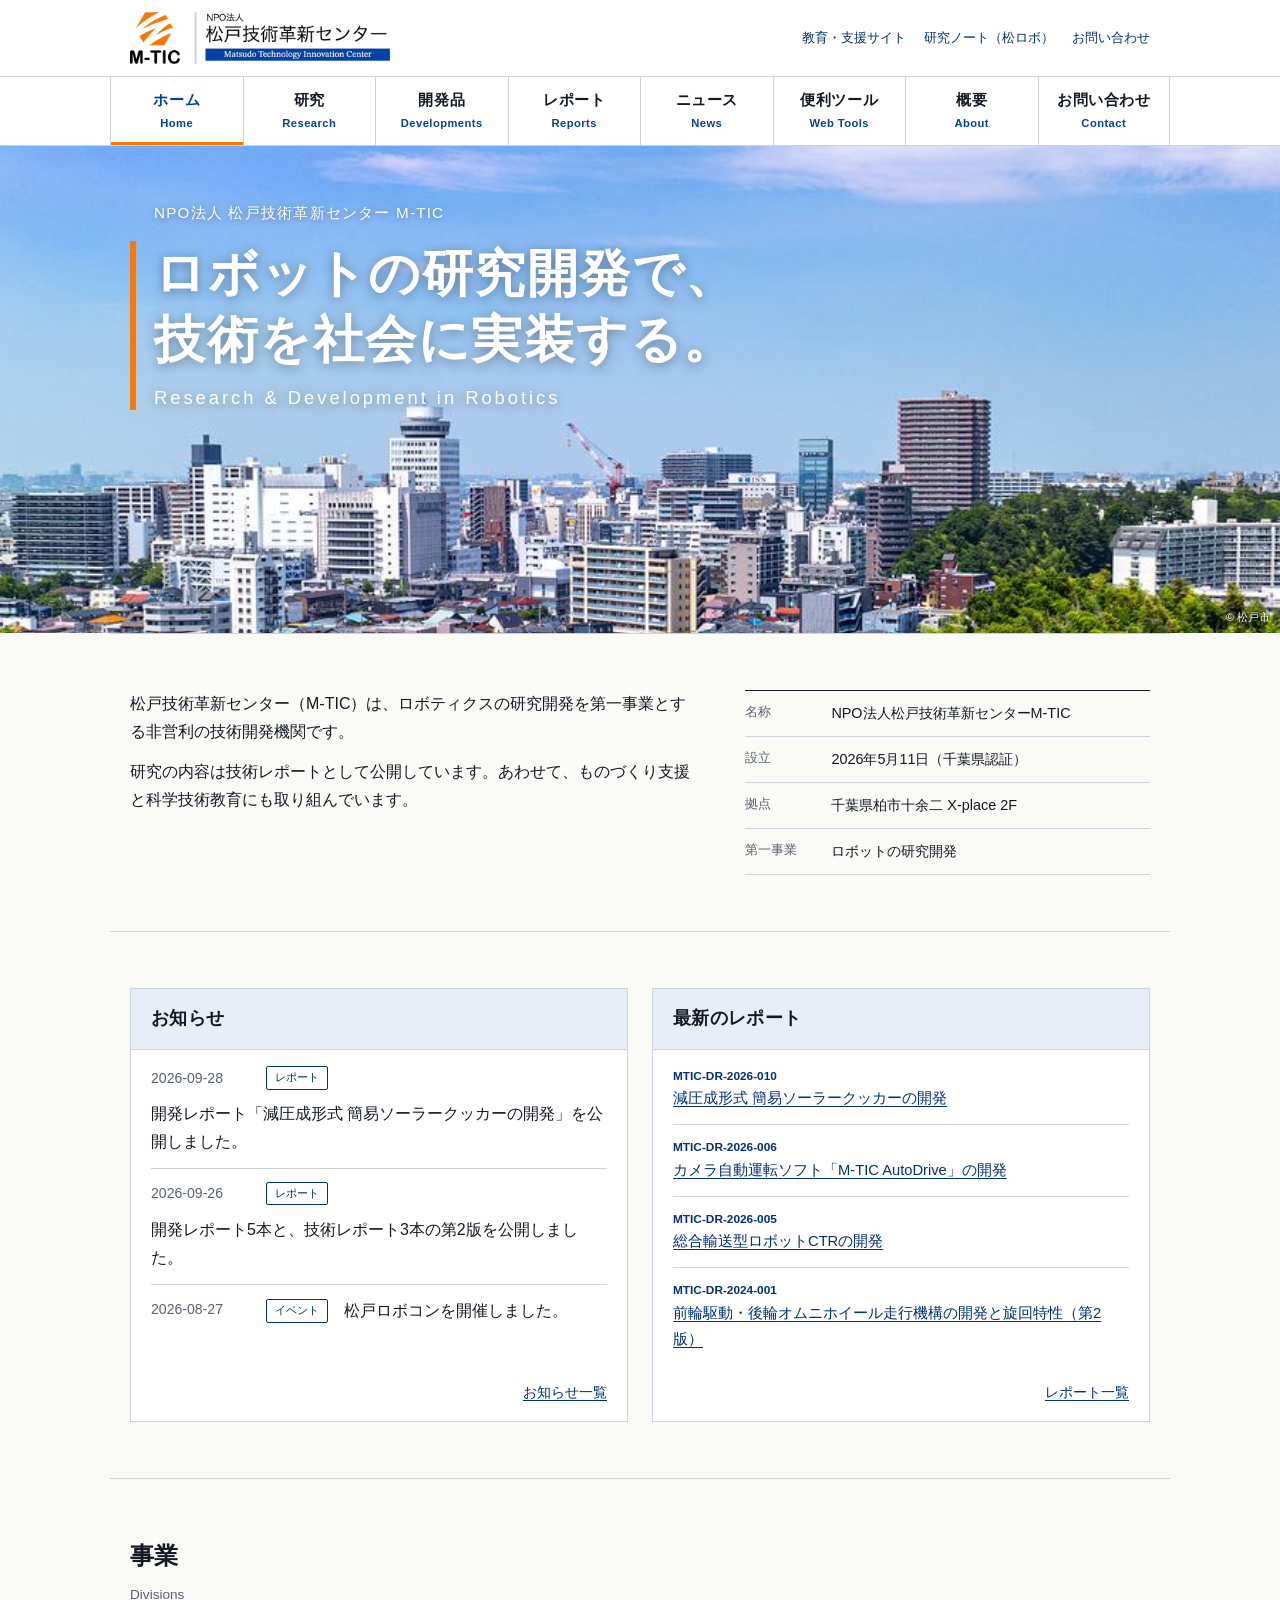
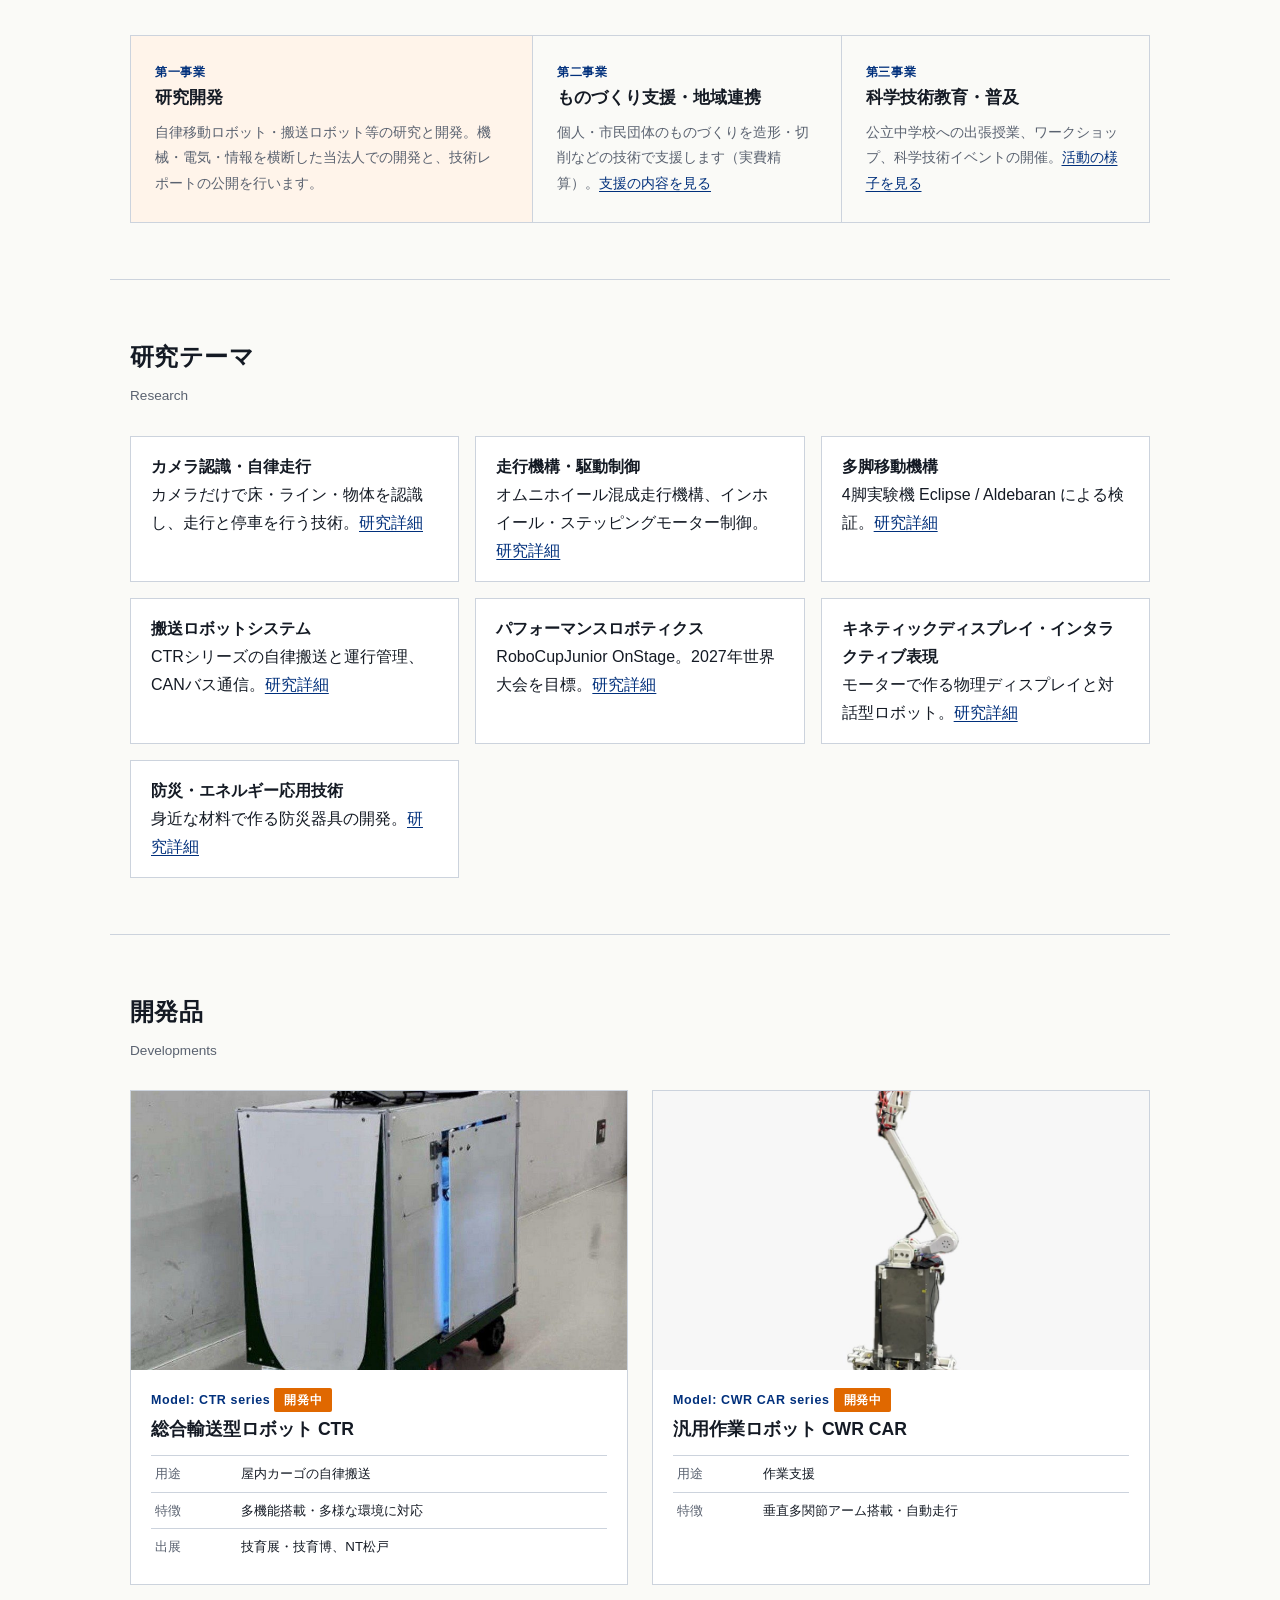
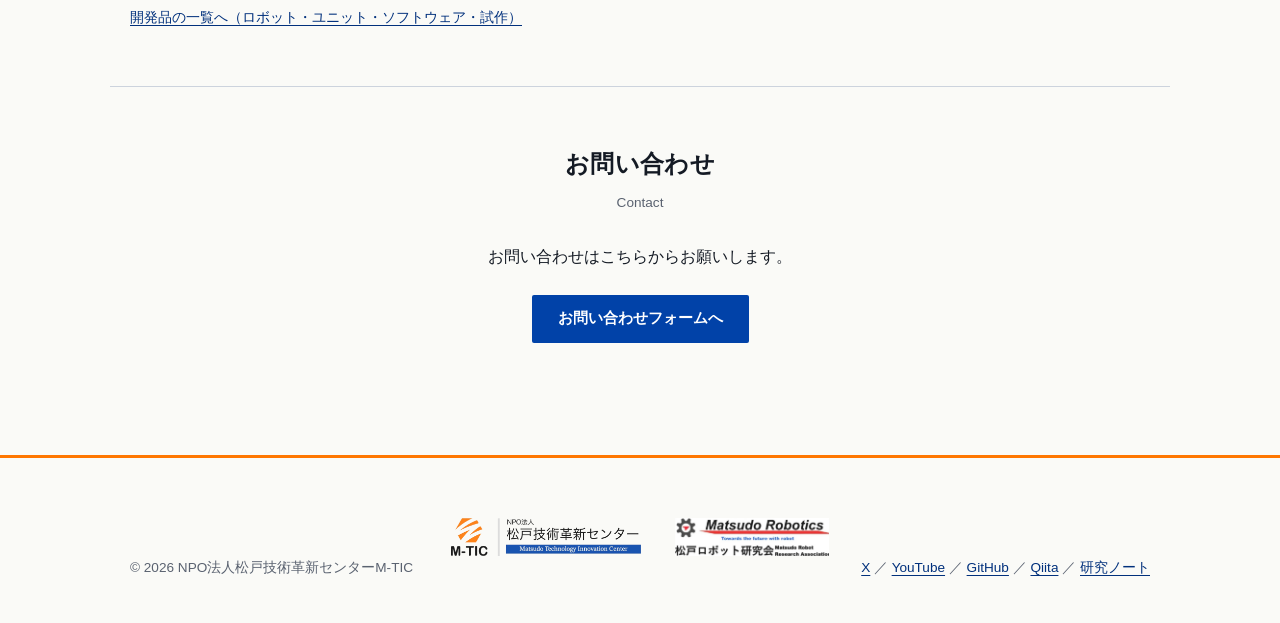
==== commit afa6f3b2: "Add files via upload" ====
--- a/index.html
+++ b/index.html
@@ -219,7 +219,7 @@
 <section class="wrap" style="text-align:center">
   <h2>お問い合わせ</h2>
   <p class="sec-en">Contact</p>
-  <p style="max-width:34em;margin:0 auto 24px">共同研究・技術相談・ものづくり支援・取材のご依頼はこちらからお願いします。</p>
+  <p style="max-width:34em;margin:0 auto 24px">お問い合わせはこちらからお願いします。</p>
   <a class="cta" href="contact.html">お問い合わせフォームへ</a>
 </section>
 
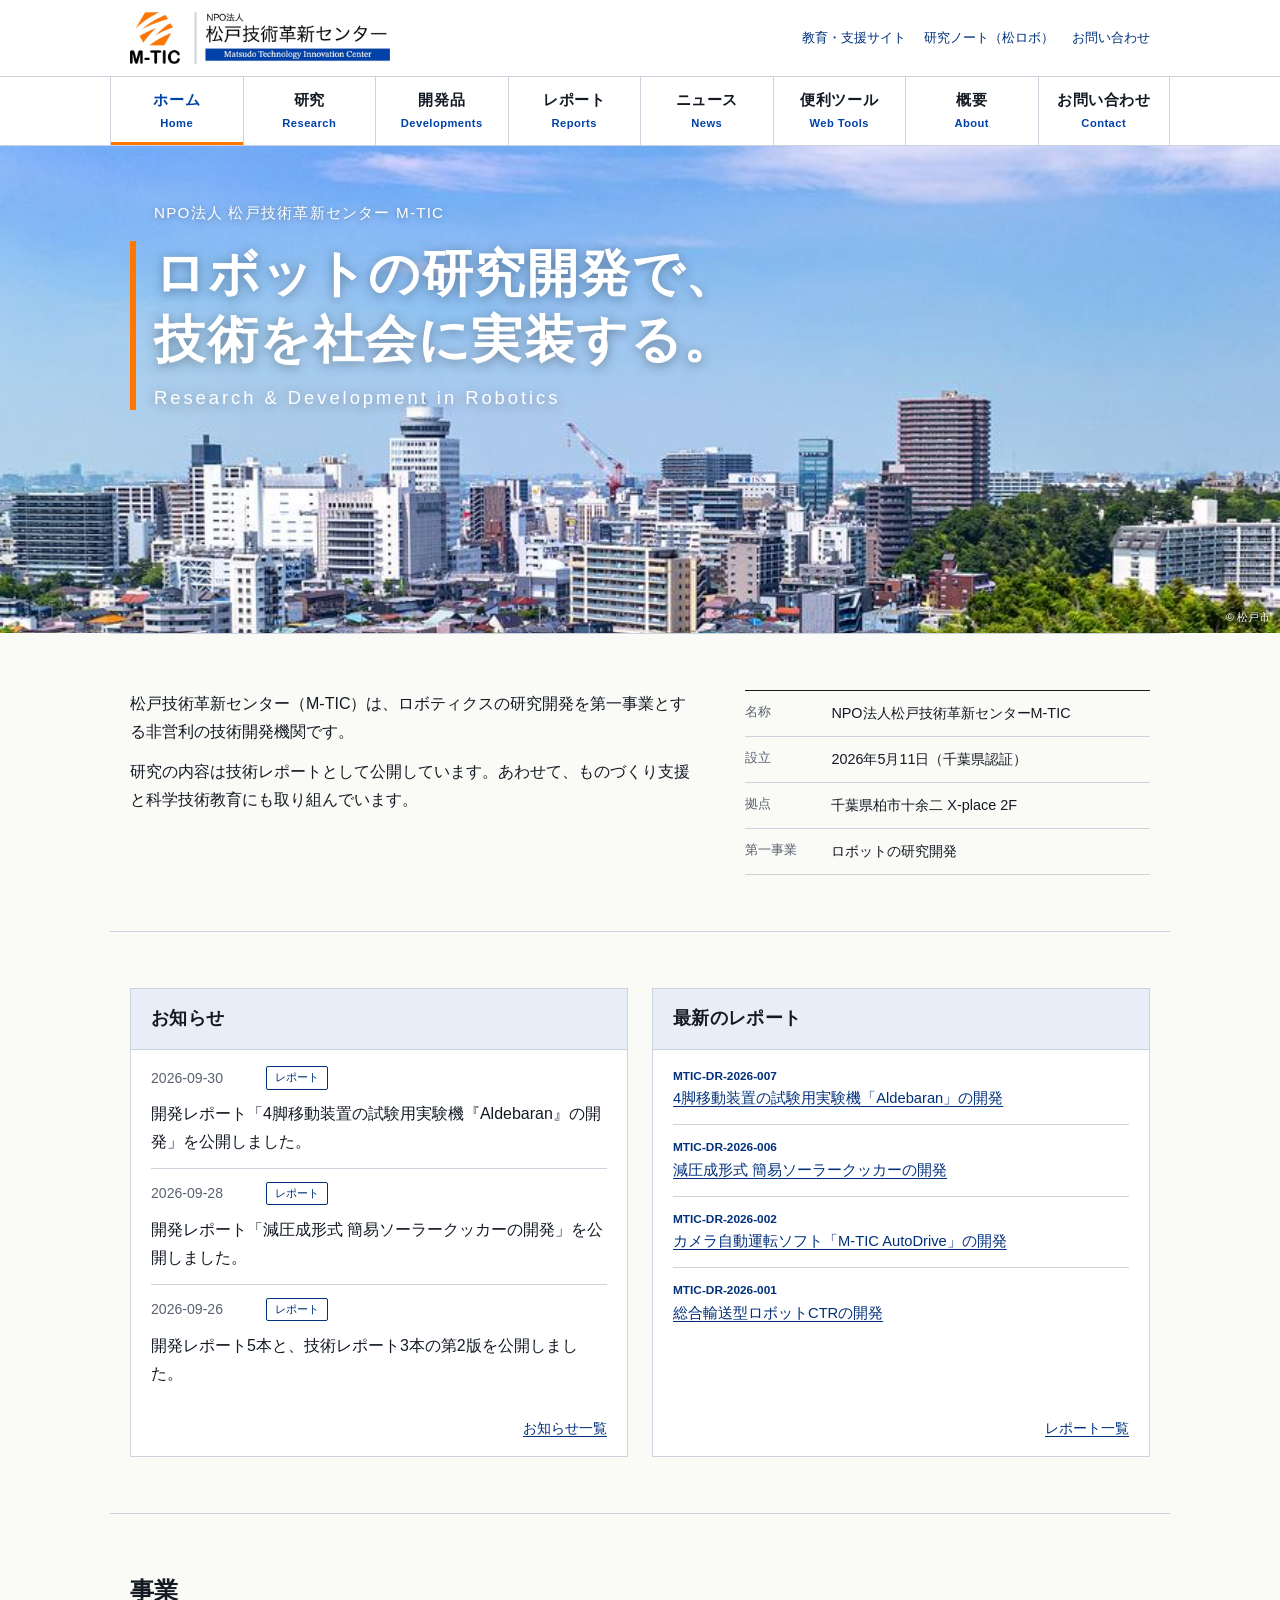
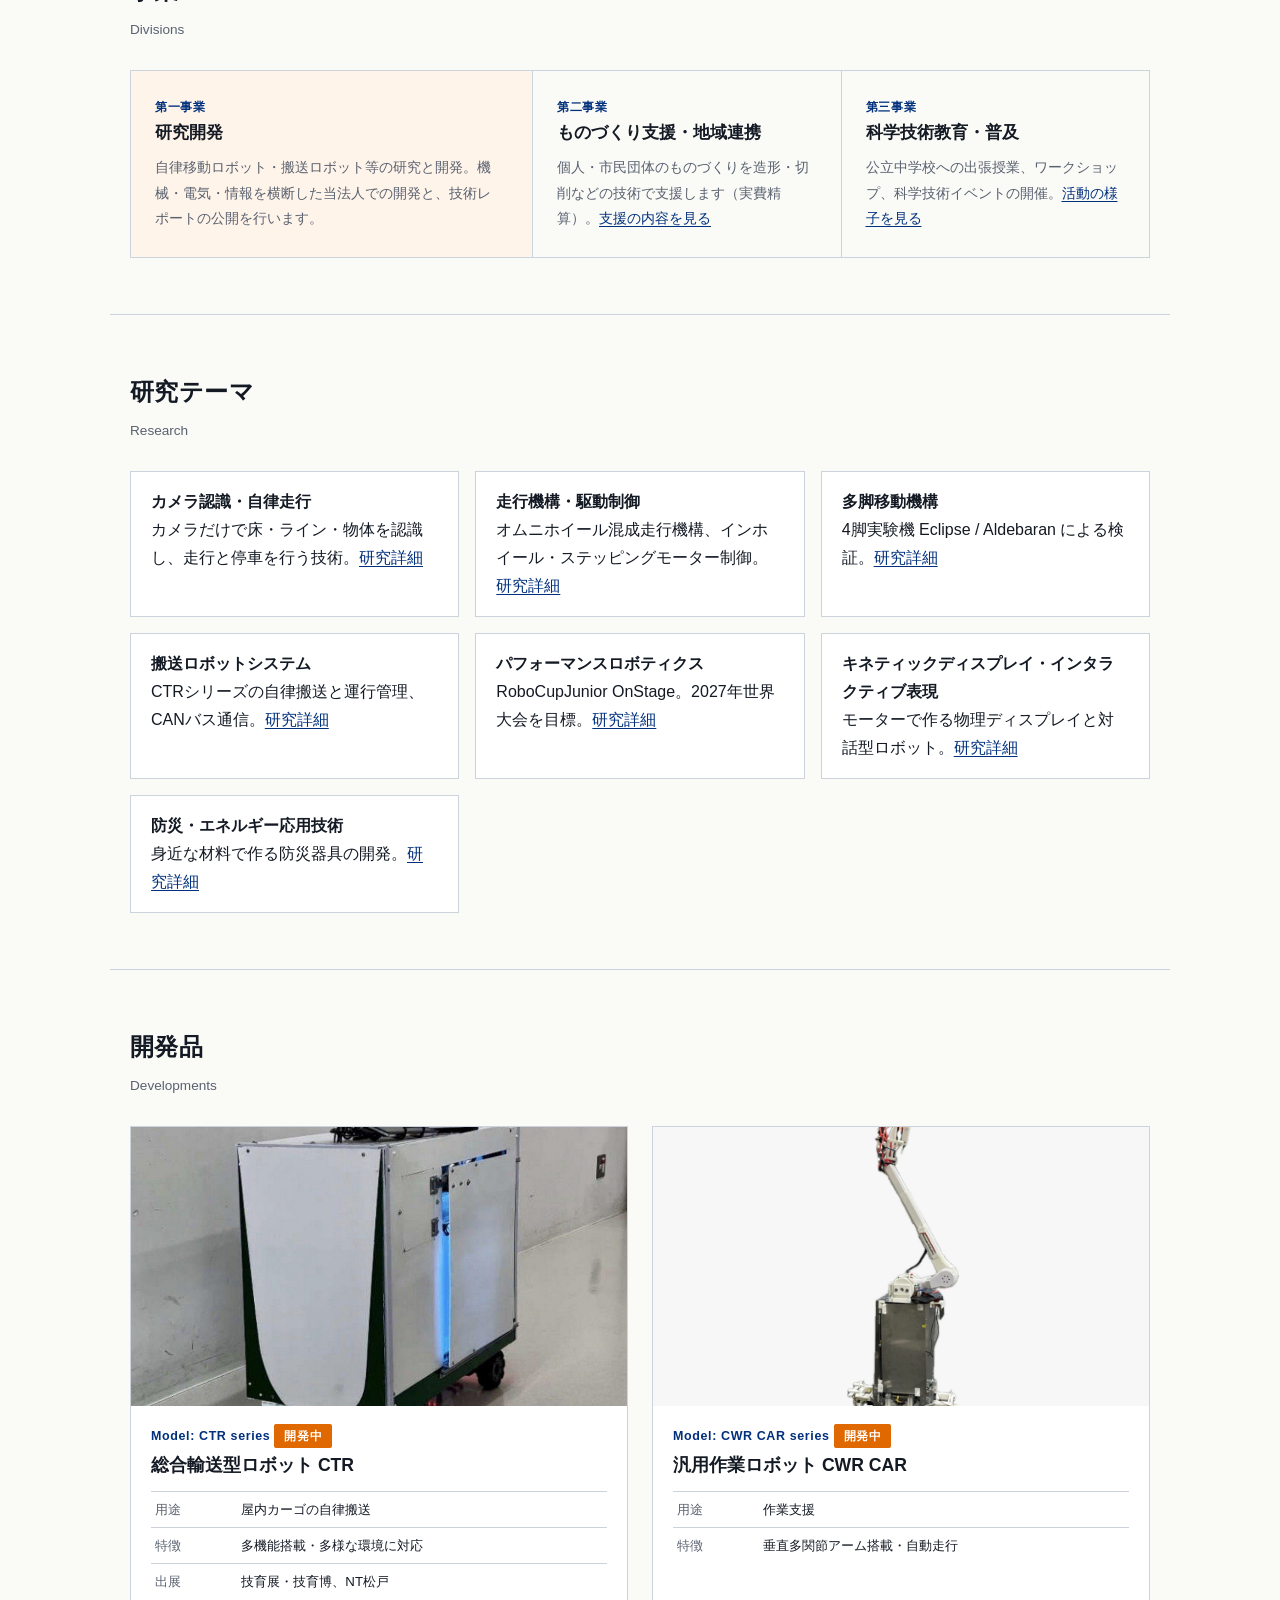
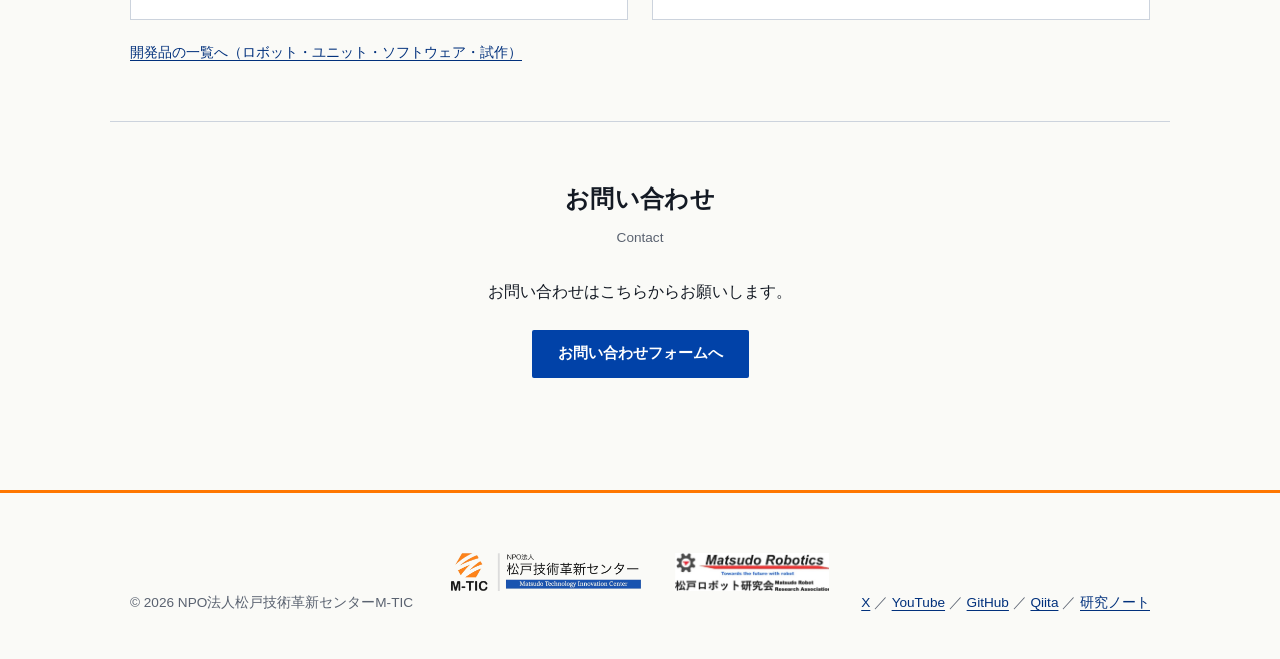
==== commit 5d3d8bdd: "Add files via upload" ====
--- a/index.html
+++ b/index.html
@@ -128,19 +128,19 @@
     <div class="panel">
       <h2><a href="news.html">お知らせ</a></h2>
       <ul class="news">
+        <li><time>2026-09-30</time><span class="tag">レポート</span><span>開発レポート「4脚移動装置の試験用実験機『Aldebaran』の開発」を公開しました。</span></li>
         <li><time>2026-09-28</time><span class="tag">レポート</span><span>開発レポート「減圧成形式 簡易ソーラークッカーの開発」を公開しました。</span></li>
         <li><time>2026-09-26</time><span class="tag">レポート</span><span>開発レポート5本と、技術レポート3本の第2版を公開しました。</span></li>
-        <li><time>2026-08-27</time><span class="tag">イベント</span><span>松戸ロボコンを開催しました。</span></li>
         </ul>
       <p class="more"><a href="news.html">お知らせ一覧</a></p>
     </div>
     <div class="panel">
       <h2><a href="reports.html">最新のレポート</a></h2>
       <ul class="replist">
-        <li><span class="num"><span class="nw">MTIC-DR-2026-010</span></span><a href="reports.html#MTIC-DR-2026-010">減圧成形式 簡易ソーラークッカーの開発</a></li>
-        <li><span class="num"><span class="nw">MTIC-DR-2026-006</span></span><a href="reports.html#MTIC-DR-2026-006">カメラ自動運転ソフト「<span class="nw">M-TIC</span> AutoDrive」の開発</a></li>
-        <li><span class="num"><span class="nw">MTIC-DR-2026-005</span></span><a href="reports.html#MTIC-DR-2026-005">総合輸送型ロボットCTRの開発</a></li>
-        <li><span class="num"><span class="nw">MTIC-DR-2024-001</span></span><a href="reports.html#MTIC-DR-2024-001">前輪駆動・後輪オムニホイール走行機構の開発と旋回特性（第2版）</a></li>
+        <li><span class="num"><span class="nw">MTIC-DR-2026-007</span></span><a href="reports.html#MTIC-DR-2026-007">4脚移動装置の試験用実験機「Aldebaran」の開発</a></li>
+        <li><span class="num"><span class="nw">MTIC-DR-2026-006</span></span><a href="reports.html#MTIC-DR-2026-006">減圧成形式 簡易ソーラークッカーの開発</a></li>
+        <li><span class="num"><span class="nw">MTIC-DR-2026-002</span></span><a href="reports.html#MTIC-DR-2026-002">カメラ自動運転ソフト「<span class="nw">M-TIC</span> AutoDrive」の開発</a></li>
+        <li><span class="num"><span class="nw">MTIC-DR-2026-001</span></span><a href="reports.html#MTIC-DR-2026-001">総合輸送型ロボットCTRの開発</a></li>
         </ul>
       <p class="more"><a href="reports.html">レポート一覧</a></p>
     </div>
--- a/style.css
+++ b/style.css
@@ -313,55 +313,6 @@
 .pagenote p+p{margin-top:8px}
 .reports th{background:var(--pcb-dark)}
 footer{border-top:3px solid var(--orange)}
-
-/* ===== 開発製品：一覧（全分類を同じ扱い）＋詳しく ===== */
-.itemlist{border:1px solid var(--line);background:#fff}
-.it-head,.item summary{display:grid;grid-template-columns:10rem minmax(0,1.3fr) 9rem minmax(0,1.4fr) 6rem 1.5rem;gap:12px;align-items:center;padding:12px 16px}
-.it-head{background:var(--pcb-dark);color:#fff;font-size:.78rem;font-weight:600;letter-spacing:.04em;padding-top:9px;padding-bottom:9px}
-.it-head::after{content:""}
-.item{border-top:1px solid var(--line)}
-.item summary{cursor:pointer;list-style:none;font-size:.92rem}
-.item summary::-webkit-details-marker{display:none}
-.item summary::after{content:"＋";color:var(--pcb);font-weight:700;text-align:center}
-.item[open] summary::after{content:"－"}
-.item summary:hover{background:var(--blue-tint)}
-.item[open] summary{background:var(--blue-tint);border-bottom:1px solid var(--line)}
-.item summary:focus-visible{outline:2px solid var(--pcb);outline-offset:-2px}
-.it-model{font-weight:700;color:var(--pcb-dark);font-size:.82rem;font-variant-numeric:tabular-nums}
-.it-name{font-weight:600}
-.hasph{display:inline-block;font-size:.66rem;font-weight:600;color:var(--copper);border:1px solid var(--copper);border-radius:2px;padding:0 5px;margin-left:6px;vertical-align:2px}
-.it-cat{font-size:.78rem;color:var(--muted)}
-.it-sum{font-size:.86rem;color:var(--muted)}
-.it-st{font-size:.8rem}
-.it-body{display:grid;grid-template-columns:minmax(0,1fr) minmax(0,1.2fr);gap:24px;padding:20px}
-.it-body.noph{grid-template-columns:1fr}
-.it-ph{background:#E7EAE6;aspect-ratio:4/3;overflow:hidden}
-.it-ph img{width:100%;height:100%;object-fit:cover;display:block}
-.it-info .spec th{font-weight:500;color:var(--muted);width:6.5em;text-align:left;vertical-align:top;padding:6px 8px 6px 0;border-top:1px solid var(--line);font-size:.85rem}
-.it-info .spec td{border-top:1px solid var(--line);padding:6px 0;font-size:.9rem}
-.it-info .spec{width:100%;border-collapse:collapse}
-.it-links{list-style:none;margin-top:14px;display:flex;flex-wrap:wrap;gap:8px 18px;font-size:.88rem}
-.it-links a::before{content:"";display:inline-block;width:4px;height:.9em;background:var(--orange);margin-right:6px;vertical-align:-1px}
-.it-hint{margin-top:10px;font-size:.82rem;color:var(--muted)}
-@media(max-width:900px){
-  .it-head{display:none}
-  .item summary{grid-template-columns:1fr 1.5em;grid-template-areas:"model mark" "name mark" "meta mark";gap:2px 10px}
-  .it-model{grid-area:model}
-  .it-name{grid-area:name}
-  .it-cat,.it-st{display:inline}
-  .it-cat{grid-area:meta}
-  .it-sum,.it-st{display:none}
-  .item summary::after{grid-area:mark}
-  .it-body{grid-template-columns:1fr;padding:16px}
-}
-.reports tr[id]{scroll-margin-top:150px}
-.reports tr:target td{background:#FFF1E3}
-.reports tr:target td:first-child{box-shadow:inset 4px 0 0 var(--orange)}
-.updated{font-size:.8rem;color:var(--muted);margin-bottom:14px}
-.replinks{list-style:none}
-.replinks li{padding:3px 0}
-.replinks a::before{content:"";display:inline-block;width:4px;height:.9em;background:var(--orange);margin-right:8px;vertical-align:-1px}
-.rsec[hidden]{display:none}
 
 /* ===== 開発製品 v2：見出し付き一覧（すべて）／写真カード（絞り込み） ===== */
 .products-page .chips{margin-bottom:10px}
@@ -447,3 +398,30 @@
 .pgroup[data-group="robot"] .it-ph,.pgroup[data-group="unit"] .it-ph,.pgroup[data-group="robot"] .more-ph,.pgroup[data-group="unit"] .more-ph{background:#fff}
 .pgroup[data-group="robot"] .it-ph img,.pgroup[data-group="unit"] .it-ph img,.pgroup[data-group="robot"] .more-ph img,.pgroup[data-group="unit"] .more-ph img{object-fit:contain;padding:6px}
 @media(max-width:640px){.kv img{height:min(56vh,440px);object-position:center 28%}.kv-text{padding-top:28px}.kv h1{font-size:1.75rem}}
+
+/* 開発品：スマホ（Safari含む）での一覧の崩れ対策 */
+.products-page .it-model,.products-page .it-name,.products-page .it-sub,.products-page .it-sum,.products-page .it-st{grid-area:auto}
+@media(max-width:900px){
+  .mode-all .item{display:grid;grid-template-columns:minmax(0,1fr) auto;align-items:start}
+  .mode-all .it-main{display:block}
+  .mode-all .it-main > *{display:block}
+  .mode-all .it-main .it-sum,.mode-all .it-main .it-st{display:none}
+  .mode-all .it-model{margin-bottom:2px}
+  .mode-all .it-sub{margin-top:2px}
+  .mode-all .it-more summary{grid-column:2;grid-row:1;align-self:start;margin-top:2px}
+}
+/* （誤って削除した共通ルールを復元） */
+.reports tr[id]{scroll-margin-top:150px}
+.reports tr:target td{background:#FFF1E3}
+.reports tr:target td:first-child{box-shadow:inset 4px 0 0 var(--orange)}
+.updated{font-size:.8rem;color:var(--muted);margin-bottom:14px}
+.replinks{list-style:none}
+.replinks li{padding:3px 0}
+.replinks a::before{content:"";display:inline-block;width:4px;height:.9em;background:var(--orange);margin-right:8px;vertical-align:-1px}
+.rsec[hidden]{display:none}
+/* Safari対策：details に display:contents を使わず、「詳しく」は右上に固定 */
+.mode-all .item,.nophoto .item{display:block!important;position:relative;padding:12px 96px 12px 16px!important}
+.mode-all .it-more,.nophoto .it-more{display:block!important;position:static;padding:0!important;border:none!important;margin:0!important}
+.mode-all .it-more summary,.nophoto .it-more summary{position:absolute;top:12px;right:16px;margin:0!important}
+.mode-all .more-body,.nophoto .more-body{margin-right:-80px}
+@media(max-width:900px){.mode-all .more-body,.nophoto .more-body{grid-template-columns:1fr}}
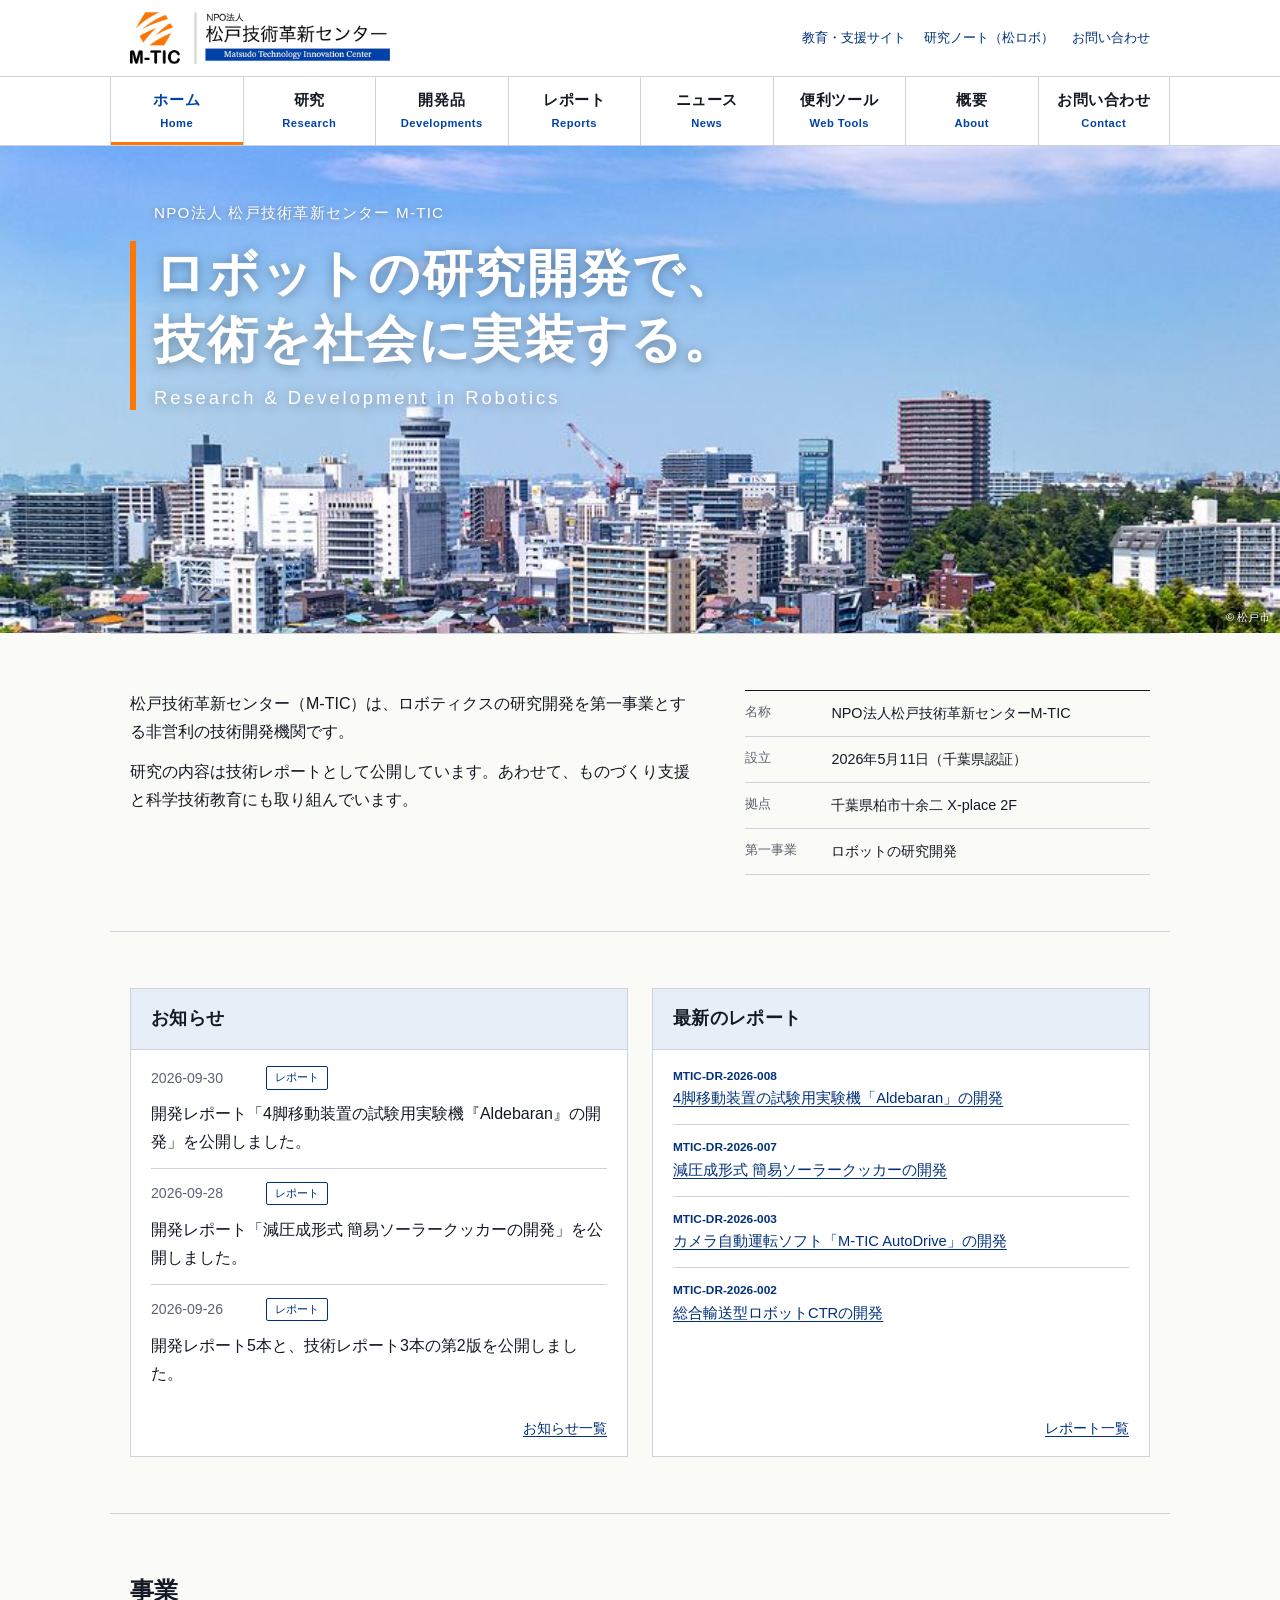
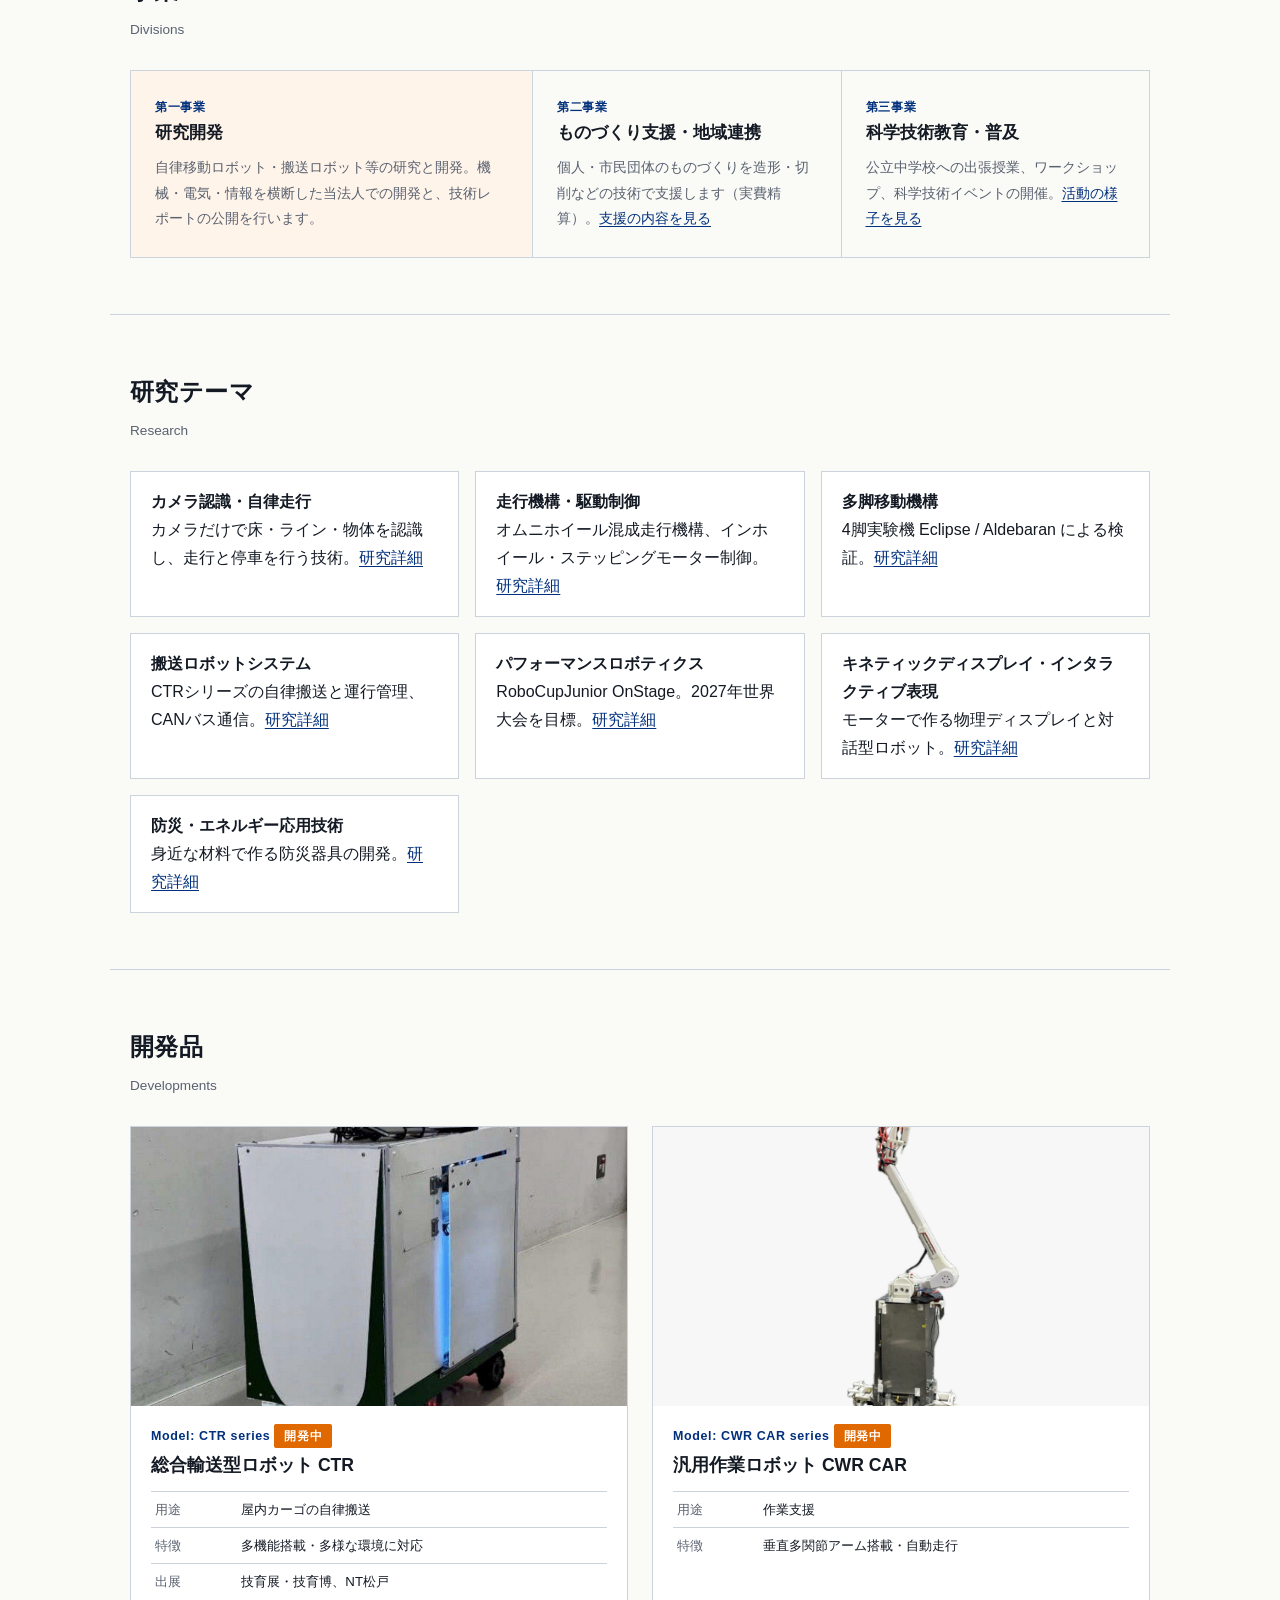
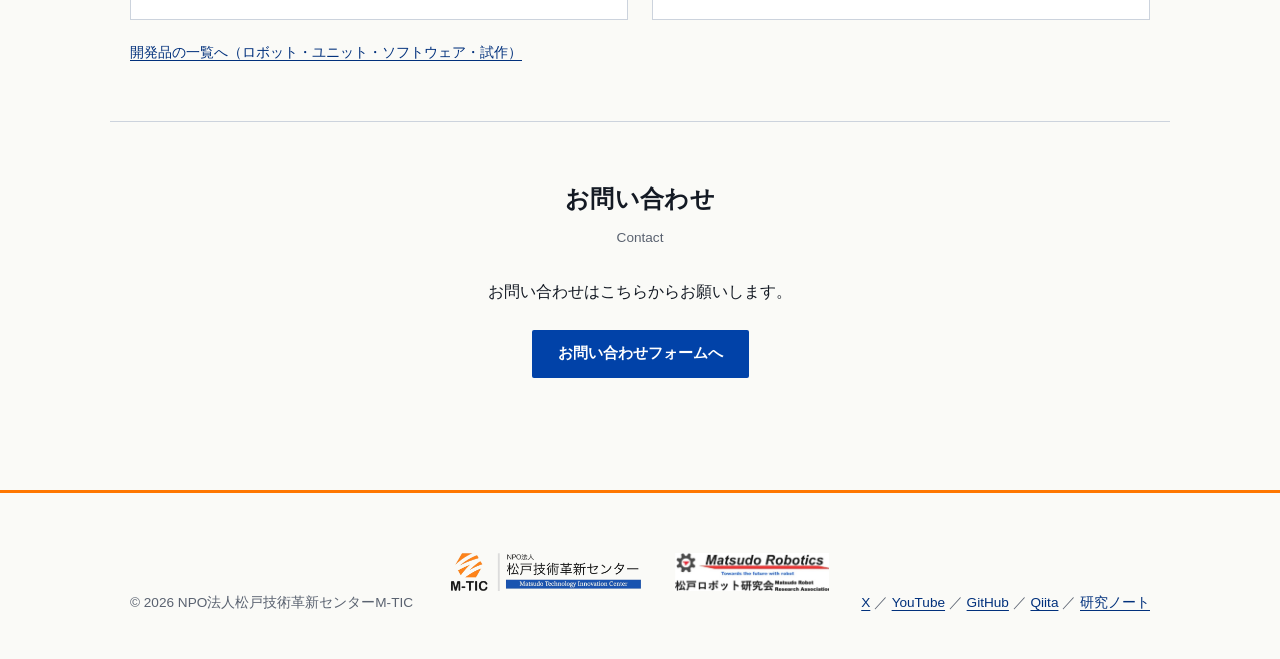
==== commit 66e6647c: "Add files via upload" ====
--- a/index.html
+++ b/index.html
@@ -137,10 +137,10 @@
     <div class="panel">
       <h2><a href="reports.html">最新のレポート</a></h2>
       <ul class="replist">
-        <li><span class="num"><span class="nw">MTIC-DR-2026-007</span></span><a href="reports.html#MTIC-DR-2026-007">4脚移動装置の試験用実験機「Aldebaran」の開発</a></li>
-        <li><span class="num"><span class="nw">MTIC-DR-2026-006</span></span><a href="reports.html#MTIC-DR-2026-006">減圧成形式 簡易ソーラークッカーの開発</a></li>
-        <li><span class="num"><span class="nw">MTIC-DR-2026-002</span></span><a href="reports.html#MTIC-DR-2026-002">カメラ自動運転ソフト「<span class="nw">M-TIC</span> AutoDrive」の開発</a></li>
-        <li><span class="num"><span class="nw">MTIC-DR-2026-001</span></span><a href="reports.html#MTIC-DR-2026-001">総合輸送型ロボットCTRの開発</a></li>
+        <li><span class="num"><span class="nw">MTIC-DR-2026-008</span></span><a href="reports.html#MTIC-DR-2026-008">4脚移動装置の試験用実験機「Aldebaran」の開発</a></li>
+        <li><span class="num"><span class="nw">MTIC-DR-2026-007</span></span><a href="reports.html#MTIC-DR-2026-007">減圧成形式 簡易ソーラークッカーの開発</a></li>
+        <li><span class="num"><span class="nw">MTIC-DR-2026-003</span></span><a href="reports.html#MTIC-DR-2026-003">カメラ自動運転ソフト「<span class="nw">M-TIC</span> AutoDrive」の開発</a></li>
+        <li><span class="num"><span class="nw">MTIC-DR-2026-002</span></span><a href="reports.html#MTIC-DR-2026-002">総合輸送型ロボットCTRの開発</a></li>
         </ul>
       <p class="more"><a href="reports.html">レポート一覧</a></p>
     </div>
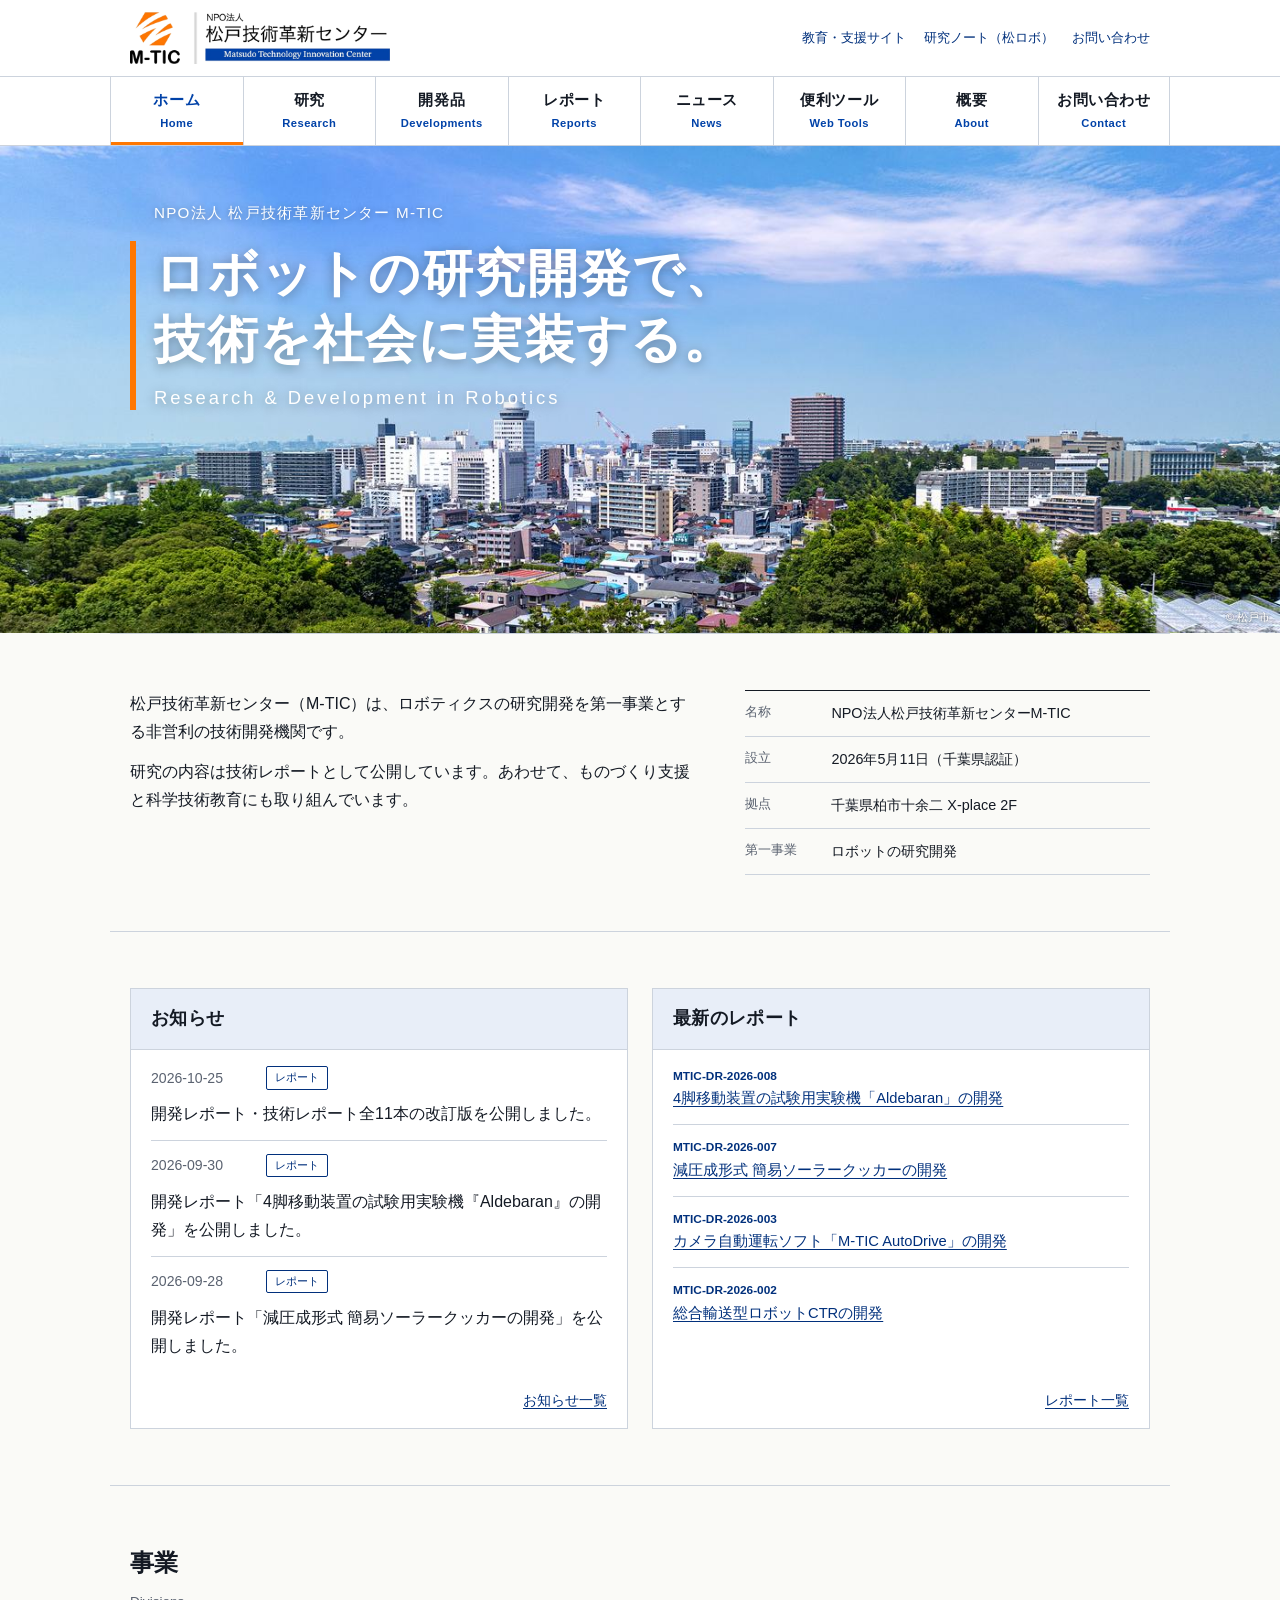
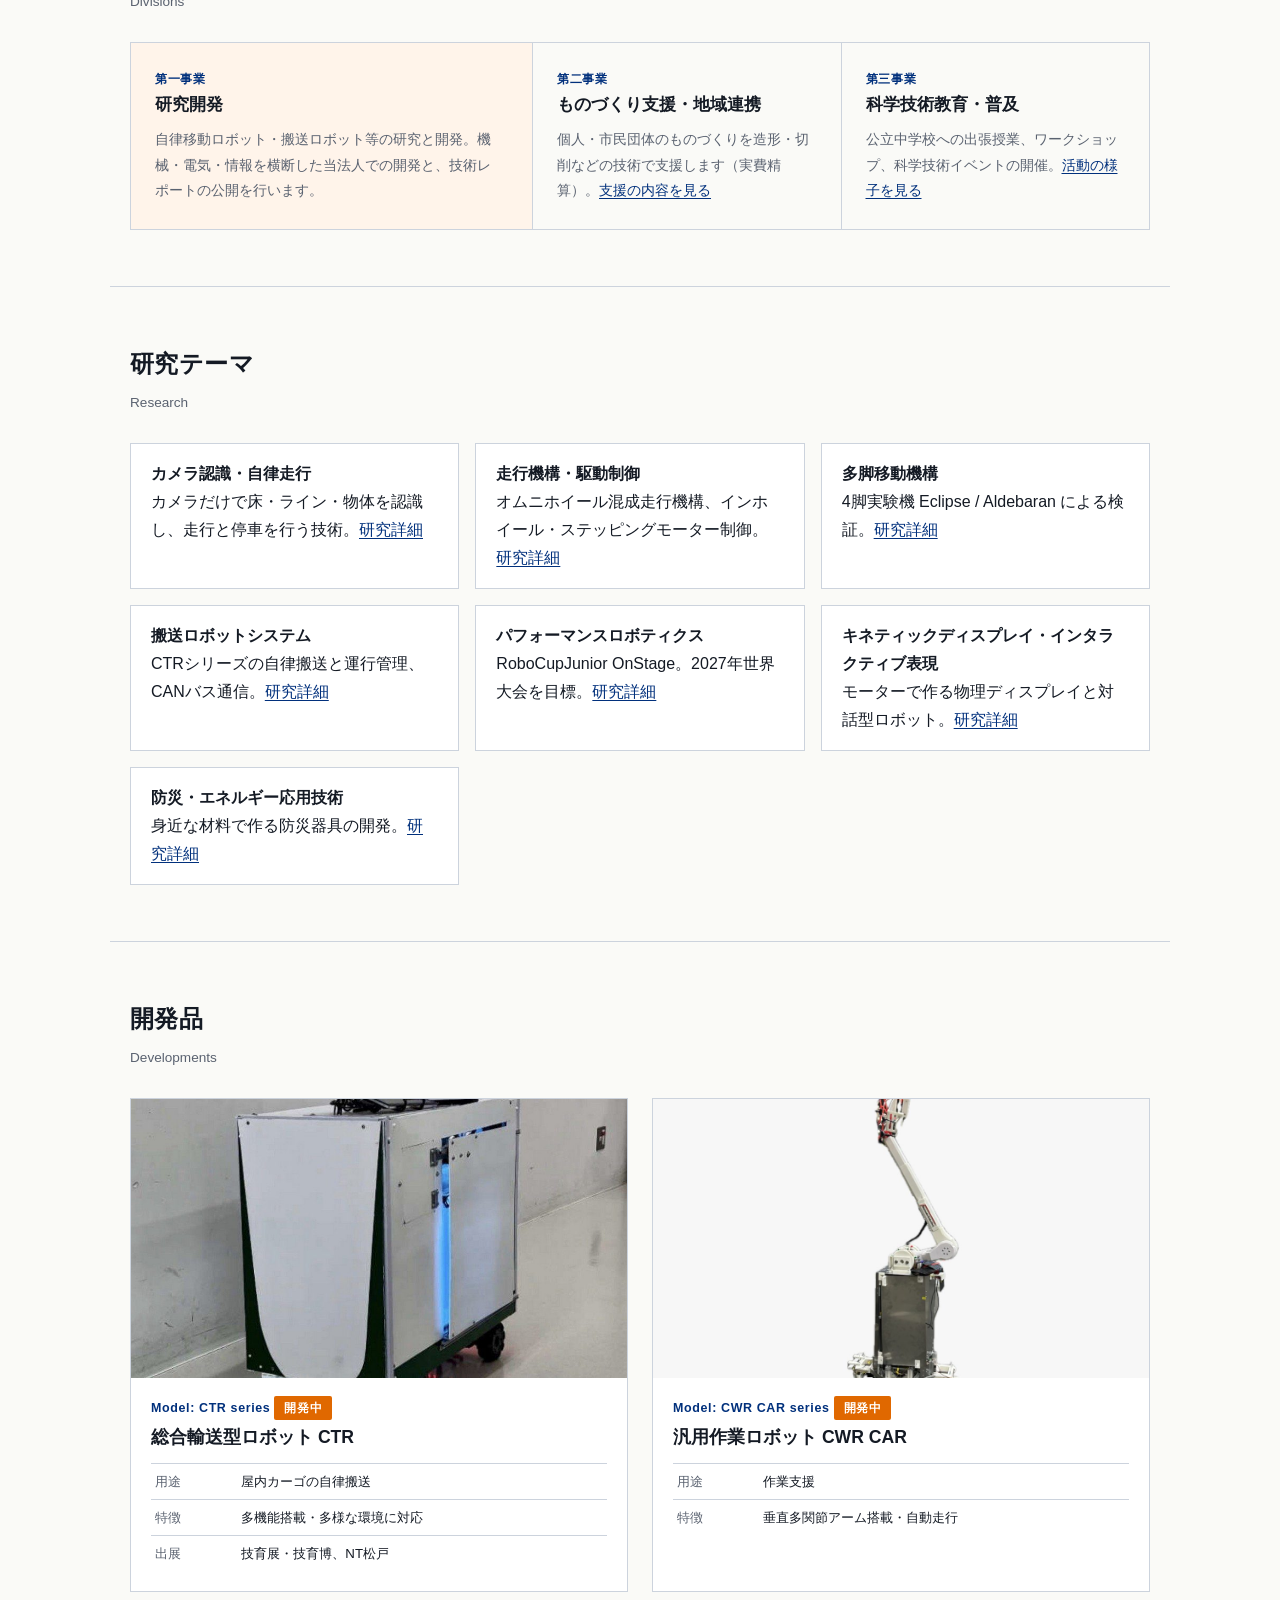
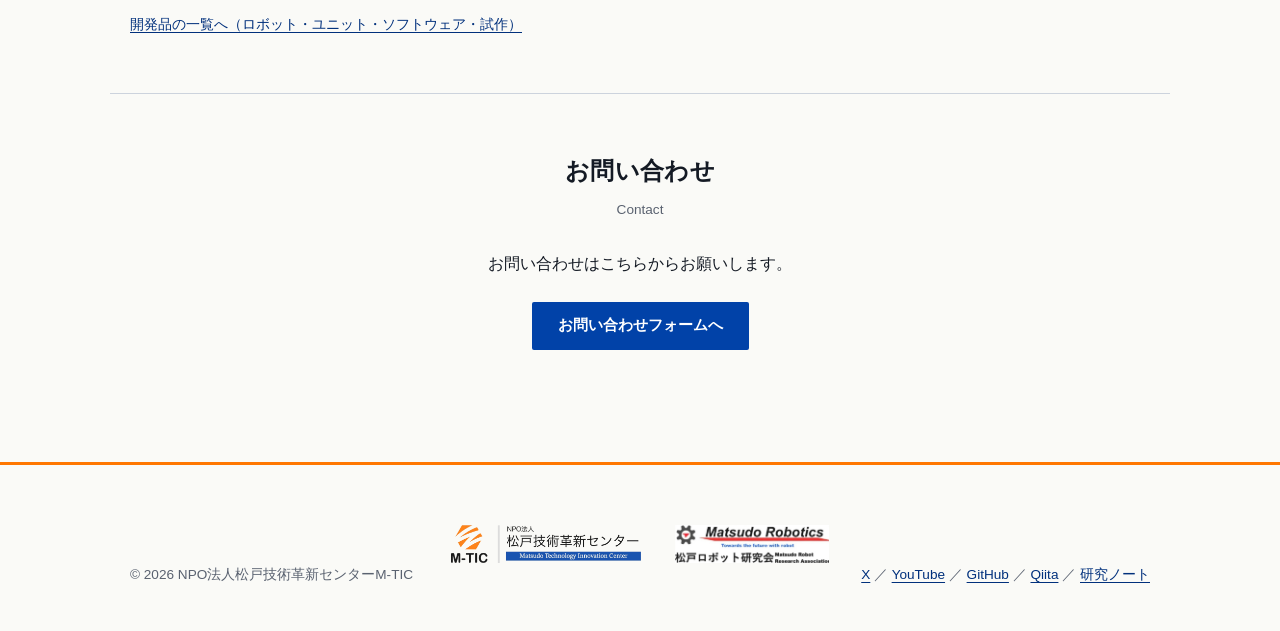
==== commit 27d8dbfa: "Update site (v22.0) Co-Authored-By: Claude Fable 5.1 <noreply@anthropic.com> Claude-Session: https:/" ====
--- a/index.html
+++ b/index.html
@@ -128,9 +128,9 @@
     <div class="panel">
       <h2><a href="news.html">お知らせ</a></h2>
       <ul class="news">
+        <li><time>2026-10-25</time><span class="tag">レポート</span><span>開発レポート・技術レポート全11本の改訂版を公開しました。</span></li>
         <li><time>2026-09-30</time><span class="tag">レポート</span><span>開発レポート「4脚移動装置の試験用実験機『Aldebaran』の開発」を公開しました。</span></li>
         <li><time>2026-09-28</time><span class="tag">レポート</span><span>開発レポート「減圧成形式 簡易ソーラークッカーの開発」を公開しました。</span></li>
-        <li><time>2026-09-26</time><span class="tag">レポート</span><span>開発レポート5本と、技術レポート3本の第2版を公開しました。</span></li>
         </ul>
       <p class="more"><a href="news.html">お知らせ一覧</a></p>
     </div>
--- a/style.css
+++ b/style.css
@@ -26,15 +26,11 @@
 section:first-of-type{border-top:none}
 h2{font-size:1.5rem;letter-spacing:.02em;margin-bottom:6px}
 .sec-en{color:var(--muted);font-size:.85rem;margin-bottom:28px}
-
-/* ===== ページ見出し(下層ページ用) ===== */
 .pagehead{padding:44px 0 36px;border-bottom:1px solid var(--line)}
 .pagehead h1{font-size:clamp(1.5rem,3.5vw,2.1rem);letter-spacing:.02em}
 .pagehead p{color:var(--muted);font-size:.9rem;margin-top:4px}
 .crumb{font-size:.8rem;color:var(--muted);margin-bottom:10px}
 .crumb a{color:var(--muted)}
-
-/* ===== ヘッダー ===== */
 header{border-bottom:1px solid var(--line);background:var(--paper);position:sticky;top:0;z-index:10}
 .hd{display:flex;align-items:center;justify-content:space-between;gap:16px;padding:14px 20px;max-width:1060px;margin:0 auto;flex-wrap:wrap}
 .brand{font-weight:700;font-size:1.05rem;letter-spacing:.03em;text-decoration:none;color:var(--ink)}
@@ -43,8 +39,6 @@
 nav a{text-decoration:none;font-size:.92rem;color:var(--ink)}
 nav a:hover,nav a[aria-current="page"]{color:var(--pcb)}
 nav a[aria-current="page"]{font-weight:700}
-
-/* ===== ヒーロー: 図面タイトルブロック風 ===== */
 .hero{padding:64px 0 48px;border-top:none}
 .frame{border:1.5px solid var(--ink);position:relative;padding:48px 40px 0}
 .frame::before,.frame::after{content:"";position:absolute;width:14px;height:14px;border:1.5px solid var(--ink)}
@@ -63,8 +57,6 @@
   .titleblock div:nth-child(3){border-left:none;border-top:1px solid var(--line)}
   .titleblock div:nth-child(4){border-top:1px solid var(--line)}
 }
-
-/* ===== 事業3本柱 ===== */
 .pillars{display:grid;grid-template-columns:1.3fr 1fr 1fr;gap:0;border:1px solid var(--line)}
 .pillar{padding:26px 24px;border-left:1px solid var(--line)}
 .pillar:first-child{border-left:none;background:#FFF4EA}
@@ -72,8 +64,6 @@
 .pillar .no{font-size:.75rem;color:var(--pcb-dark);font-weight:700;letter-spacing:.06em}
 .pillar p{font-size:.9rem;color:var(--muted)}
 @media(max-width:760px){.pillars{grid-template-columns:1fr}.pillar{border-left:none;border-top:1px solid var(--line)}.pillar:first-child{border-top:none}}
-
-/* ===== 開発製品: データシート風カード ===== */
 .products{display:grid;grid-template-columns:1fr 1fr;gap:24px}
 @media(max-width:760px){.products{grid-template-columns:1fr}}
 .product{border:1px solid var(--line);background:#fff}
@@ -87,65 +77,46 @@
 .spec td:first-child{color:var(--muted);width:6.5em}
 .status{display:inline-block;font-size:.72rem;font-weight:700;color:#fff;background:var(--pcb);padding:2px 10px;border-radius:2px}
 .status.dev{background:var(--copper)}
-
-/* ===== 技術レポート: 台帳風テーブル ===== */
 .reports{width:100%;border-collapse:collapse;font-size:.9rem;background:#fff;border:1px solid var(--line)}
 .reports th{background:var(--ink);color:#fff;font-weight:600;font-size:.8rem;text-align:left;padding:9px 12px;letter-spacing:.04em}
 .reports td{border-top:1px solid var(--line);padding:10px 12px;vertical-align:top}
 .reports .num{font-variant-numeric:tabular-nums;white-space:nowrap;color:var(--pcb-dark);font-weight:700;font-size:.83rem}
 @media(max-width:640px){.reports .hide-sp{display:none}}
-
-/* ===== ニュース ===== */
 .news{list-style:none}
 .news li{display:flex;gap:20px;padding:12px 0;border-bottom:1px solid var(--line);flex-wrap:wrap}
 .news time{font-variant-numeric:tabular-nums;color:var(--muted);font-size:.88rem;min-width:7em}
 .tag{font-size:.7rem;border:1px solid var(--pcb-dark);color:var(--pcb-dark);padding:1px 8px;border-radius:2px;align-self:center}
-
-/* ===== 研究テーマ一覧 ===== */
 .themes{list-style:none;display:grid;gap:12px}
 .themes li{border:1px solid var(--line);background:#fff;padding:16px 20px}
-
-/* ===== 研究詳細の型 ===== */
 .rsec{border:1px solid var(--line);background:#fff;padding:24px 26px;margin-bottom:24px}
 .rsec h3{font-size:1.15rem;margin-bottom:4px}
 .rsec .rmeta{font-size:.8rem;color:var(--muted);margin-bottom:14px}
 .rsec dt{font-size:.78rem;color:var(--pcb-dark);font-weight:700;margin-top:12px}
 .rsec dd{font-size:.92rem}
-
-/* ===== 概要 ===== */
 .about{display:grid;grid-template-columns:1fr 1fr;gap:32px}
 @media(max-width:760px){.about{grid-template-columns:1fr}}
 .about dl{font-size:.92rem}
 .about dt{color:var(--muted);font-size:.78rem;margin-top:14px}
 .about dd{border-bottom:1px solid var(--line);padding-bottom:6px}
-
-/* ===== 沿革 ===== */
 .history{list-style:none;font-size:.92rem}
 .history li{display:flex;gap:18px;padding:8px 0;border-bottom:1px solid var(--line)}
 .history time{min-width:6.5em;color:var(--muted);font-variant-numeric:tabular-nums}
-
 footer{border-top:1.5px solid var(--ink);padding:34px 0 44px;margin-top:56px}
 footer .wrap{display:flex;justify-content:space-between;gap:20px;flex-wrap:wrap;font-size:.85rem;color:var(--muted)}
 .cta{display:inline-block;background:var(--pcb);color:#fff;text-decoration:none;padding:11px 26px;font-size:.92rem;font-weight:600;border-radius:2px}
 .cta:hover{background:var(--pcb-dark);color:#fff}
 .formbox{border:1px solid var(--line);background:#fff;padding:8px}
 .formbox iframe{width:100%;border:0;min-height:900px}
-
-/* ===== カテゴリフィルタ ===== */
 .chips{display:flex;gap:10px;flex-wrap:wrap;margin:0 0 26px}
 .chip{border:1px solid var(--line);background:#fff;color:var(--ink);font-size:.85rem;padding:6px 16px;border-radius:2px;cursor:pointer;font-family:inherit}
 .chip[aria-pressed="true"]{background:var(--pcb);border-color:var(--pcb);color:#fff}
 .chip:hover{border-color:var(--pcb-dark)}
 [data-cat].hidden{display:none}
-
-/* ===== スクロールリビール(控えめ) ===== */
 html.js .reveal{opacity:0;transform:translateY(14px);transition:opacity .6s ease,transform .6s ease}
 html.js .reveal.shown{opacity:1;transform:none}
 @media (prefers-reduced-motion: reduce){
   html.js .reveal{opacity:1;transform:none;transition:none}
 }
-
-/* ===== 起動演出(CTR走行) ===== */
 #boot{position:fixed;inset:0;background:var(--paper);z-index:99;display:flex;align-items:center;justify-content:center}
 .bootwrap{width:100%;max-width:1060px;padding:0 20px}
 .bootmsg{font-family:'Yomogi',cursive;font-size:clamp(1.3rem,3.5vw,2rem);color:var(--ink);transform:rotate(-2.5deg);margin:0 0 18px 4%;opacity:0;animation:breeze 1.4s ease-out .15s forwards}
@@ -158,12 +129,8 @@
 @keyframes dots{0%{content:""}25%{content:"."}50%{content:".."}75%{content:"..."}}
 #boot.done{opacity:0;transition:opacity .4s;pointer-events:none}
 @media (prefers-reduced-motion: reduce){#boot{display:none}}
-
-/* ===== フッターロゴ ===== */
 .footlogos{display:flex;justify-content:center;align-items:center;gap:34px;padding:26px 20px 0;flex-wrap:wrap}
 .footlogos img{height:38px;width:auto;opacity:.9}
-
-/* ===== 絞り込み(折りたたみ)+カテゴリバッジ ===== */
 .filterbox{margin:0 0 26px}
 .filterbox summary{display:inline-block;border:1px solid var(--line);background:#fff;font-size:.85rem;padding:6px 18px;border-radius:2px;cursor:pointer;list-style:none;user-select:none}
 .filterbox summary::-webkit-details-marker{display:none}
@@ -172,16 +139,12 @@
 .filterbox summary:hover{border-color:var(--pcb-dark)}
 .filterbox .chips{margin-top:12px}
 .catbadge{display:inline-block;font-size:.72rem;border:1px solid var(--line);color:var(--muted);padding:2px 10px;border-radius:2px;margin-left:6px;vertical-align:1px}
-
-/* ===== 2段ナビ(内部/外部) ===== */
 .hd nav{display:flex;flex-direction:column;align-items:flex-end;gap:3px}
 .hd nav ul{justify-content:flex-end}
 .extnav{display:flex;gap:14px;list-style:none;flex-wrap:wrap;font-size:.8rem;align-items:center}
 .extnav .lbl{color:var(--muted);font-size:.72rem;letter-spacing:.04em}
 .extnav a{text-decoration:none;color:var(--pcb-dark)}
 .extnav a:hover{color:var(--pcb)}
-
-/* ===== モバイルメニュー ===== */
 .menubtn{display:none;border:1px solid var(--line);background:#fff;font-size:.85rem;padding:7px 16px;border-radius:2px;cursor:pointer;font-family:inherit}
 .menubtn::before{content:"☰ ";color:var(--pcb-dark)}
 @media(max-width:760px){
@@ -195,8 +158,6 @@
   .extnav li a{border-bottom:none !important;padding:8px 4px !important;font-size:.9rem !important}
   .extnav .lbl{padding:8px 4px 0}
 }
-
-/* レポート台帳：版と過去の版 */
 .tscroll{overflow-x:auto}
 .reports .ver{white-space:nowrap}
 .reports details{margin-top:6px;font-size:.8rem;color:var(--muted);white-space:normal}
@@ -210,20 +171,15 @@
   .reports .ver{white-space:normal;min-width:6.5em}
   .reports td:nth-child(2){min-width:10em}
 }
-
-/* 日本語の改行：文節で折り返す（Chrome/Edge）。Safari向けに語のまとまりを .ib で保護 */
 body{line-break:strict}
 h1,h2,h3{word-break:auto-phrase}
 .nw{white-space:nowrap}
 .ib{display:inline}
 h1,h2,h3{text-wrap:balance}
 .about dd.jigyo span{display:block}
-/* section.wrap で上下の余白が消えていたのを修正 */
 section.wrap{padding:56px 20px}
 @media(max-width:640px){section.wrap{padding:40px 20px}}
 .rmeta .ib{display:inline-block;margin-right:1em}
-
-/* ===== トップ：写真のキービジュアル ===== */
 .kv{position:relative;padding:0;border-top:none;overflow:hidden;background:#6F93C2}
 .kv img{display:block;width:100%;height:clamp(360px,52vw,620px);object-fit:cover;object-position:center 45%}
 .kv-text{position:absolute;inset:0;max-width:1060px;margin:0 auto;padding:clamp(40px,7vw,96px) 20px 0;color:#fff}
@@ -232,16 +188,12 @@
 .kv h1{font-size:clamp(1.9rem,4.6vw,3.2rem);line-height:1.3;letter-spacing:.03em;text-shadow:0 2px 12px rgba(0,0,0,.35)}
 .kv h1 span{display:block;font-size:.36em;font-weight:500;letter-spacing:.16em;margin-top:14px}
 @media(max-width:640px){.kv img{height:min(74vh,560px)}.kv-text{padding-top:44px}}
-
-/* ===== トップ：概要（文章＋基本情報の2列） ===== */
 .intro{display:grid;grid-template-columns:1.4fr 1fr;gap:48px;align-items:start}
 .intro-text p+p{margin-top:12px}
 .facts{display:grid;grid-template-columns:6em 1fr;border-top:1px solid var(--ink);font-size:.9rem}
 .facts dt,.facts dd{padding:10px 0;border-bottom:1px solid var(--line)}
 .facts dt{color:var(--muted);font-size:.8rem}
 @media(max-width:760px){.intro{grid-template-columns:1fr;gap:28px}}
-
-/* ===== 見出し帯つきパネル ===== */
 .panels{display:grid;grid-template-columns:1fr 1fr;gap:24px}
 .panel{border:1px solid var(--line);background:#fff;display:flex;flex-direction:column}
 .panel h2{background:var(--blue-tint);border-bottom:1px solid var(--line);font-size:1.12rem;padding:14px 20px;margin:0}
@@ -255,13 +207,9 @@
 .replist .num{display:block;font-size:.74rem;font-weight:700;color:var(--pcb-dark);font-variant-numeric:tabular-nums}
 .panel .more{padding:12px 20px 16px;font-size:.88rem;text-align:right}
 @media(max-width:760px){.panels{grid-template-columns:1fr}}
-
-/* 研究テーマは横に並べて幅を使う */
 .themes{grid-template-columns:repeat(3,1fr);gap:16px}
 @media(max-width:900px){.themes{grid-template-columns:1fr 1fr}}
 @media(max-width:560px){.themes{grid-template-columns:1fr}}
-
-/* ===== ヘッダー（ロゴ＋ユーティリティ＋グローバルナビ） ===== */
 header{position:sticky;top:0;z-index:20;background:#fff;border-bottom:1px solid var(--line)}
 .hd{max-width:1060px;margin:0 auto;padding:12px 20px;display:flex;align-items:center;justify-content:space-between;gap:16px;flex-wrap:nowrap}
 .brand img{display:block;height:52px;width:auto}
@@ -289,8 +237,6 @@
   .gnav li:nth-child(odd){border-right:1px solid var(--line)}
   .gnav a{text-align:left;padding:12px 20px}
 }
-
-/* ===== 写真の帯（下層ページ見出し） ===== */
 .pagebanner{position:relative;overflow:hidden;background:#6F93C2}
 .pagebanner img{display:block;width:100%;height:clamp(150px,20vw,240px);object-fit:cover;object-position:center 55%}
 .pb-title{position:absolute;inset:0;display:flex;flex-direction:column;justify-content:center;max-width:1060px;margin:0 auto;padding:0 20px;color:#fff}
@@ -299,22 +245,16 @@
 .pagebanner::before{content:"";position:absolute;inset:0;background:linear-gradient(90deg,rgba(10,30,70,.45),rgba(10,30,70,.1) 60%,rgba(10,30,70,0))}
 .credit{position:absolute;right:10px;bottom:6px;font-size:.68rem;color:#fff;text-shadow:0 1px 3px rgba(0,0,0,.6);z-index:2}
 .crumb{margin:18px 0 0;font-size:.8rem}
-
-/* ===== トップのキービジュアル調整（横長・文字を上に） ===== */
 .kv img{height:clamp(300px,38vw,560px);object-position:center 35%}
 .kv-text{padding-top:clamp(28px,4.2vw,64px)}
 .kv h1{border-left:6px solid var(--orange);padding-left:18px}
 .kv h1 span{margin-top:12px}
 .kv-org{padding-left:24px}
 @media(max-width:640px){.kv img{height:min(70vh,540px);object-position:center 30%}.kv-text{padding-top:32px}}
-
-/* ===== ページ下部の補足 ===== */
 .pagenote{margin-top:36px;padding-top:18px;border-top:1px solid var(--line);font-size:.9rem;color:var(--muted)}
 .pagenote p+p{margin-top:8px}
 .reports th{background:var(--pcb-dark)}
 footer{border-top:3px solid var(--orange)}
-
-/* ===== 開発製品 v2：見出し付き一覧（すべて）／写真カード（絞り込み） ===== */
 .products-page .chips{margin-bottom:10px}
 .pgroup{margin-top:40px}
 .pgroup[hidden],.item[hidden]{display:none!important}
@@ -342,8 +282,6 @@
 .it-ph{background:#E9EDF3;overflow:hidden}
 .it-ph img{display:block;width:100%;height:100%;object-fit:cover}
 .it-ph.noimg{display:flex;align-items:center;justify-content:center;color:#8A94A6;font-weight:700;font-size:.9rem;letter-spacing:.04em}
-
-/* すべて：コンパクトな一覧（写真は「詳しく」を開くと表示） */
 .mode-all .plist{border:1px solid var(--line);background:#fff}
 .mode-all .item{padding:12px 16px;border-top:1px solid var(--line);display:grid;grid-template-columns:minmax(0,1fr) 5.5rem;gap:0 12px}
 .mode-all .item:first-child{border-top:none}
@@ -356,7 +294,6 @@
 .more-ph{aspect-ratio:4/3;background:#E9EDF3;overflow:hidden}
 .more-ph img{width:100%;height:100%;object-fit:cover;display:block}
 .mode-cards .more-ph{display:none}
-/* 絞り込み：写真カード */
 .mode-cards .subchips{display:flex}
 .mode-cards .plist{display:grid;grid-template-columns:repeat(3,minmax(0,1fr));gap:20px}
 .mode-cards .item{background:#fff;border:1px solid var(--line);display:flex;flex-direction:column}
@@ -383,7 +320,6 @@
 .mode-cards .it-sum,.mode-cards .it-st{display:block}
 @media(max-width:600px){.mode-cards .plist{grid-template-columns:1fr 1fr;gap:12px}.mode-cards .it-main{padding:10px 10px 4px}.mode-cards .it-name{font-size:.9rem}.mode-cards .it-sum{font-size:.78rem}.mode-cards .it-more{padding:6px 10px 10px}}
 img[src$="visionstudio.jpg"]{object-position:85% 60%}
-/* 試作・構想：写真なしの一覧（カード表示のときも一覧） */
 .nophoto .plist{display:block!important;border:1px solid var(--line);background:#fff}
 .nophoto .item{display:grid!important;grid-template-columns:minmax(0,1fr) 5.5rem;gap:0 12px;padding:12px 16px;border:none;border-top:1px solid var(--line)}
 .nophoto .item:first-child{border-top:none}
@@ -394,12 +330,9 @@
 .nophoto .it-more summary{grid-column:2;grid-row:1;justify-self:end;align-self:center}
 .nophoto .more-body{grid-column:1 / -1;margin-top:10px;padding-top:10px;border-top:1px dashed var(--line)}
 @media(max-width:900px){.nophoto .it-main{grid-template-columns:1fr;gap:2px}.nophoto .it-sum{display:block}}
-/* 機体・ユニットの写真は切り取らず全体を見せる */
 .pgroup[data-group="robot"] .it-ph,.pgroup[data-group="unit"] .it-ph,.pgroup[data-group="robot"] .more-ph,.pgroup[data-group="unit"] .more-ph{background:#fff}
 .pgroup[data-group="robot"] .it-ph img,.pgroup[data-group="unit"] .it-ph img,.pgroup[data-group="robot"] .more-ph img,.pgroup[data-group="unit"] .more-ph img{object-fit:contain;padding:6px}
 @media(max-width:640px){.kv img{height:min(56vh,440px);object-position:center 28%}.kv-text{padding-top:28px}.kv h1{font-size:1.75rem}}
-
-/* 開発品：スマホ（Safari含む）での一覧の崩れ対策 */
 .products-page .it-model,.products-page .it-name,.products-page .it-sub,.products-page .it-sum,.products-page .it-st{grid-area:auto}
 @media(max-width:900px){
   .mode-all .item{display:grid;grid-template-columns:minmax(0,1fr) auto;align-items:start}
@@ -410,7 +343,6 @@
   .mode-all .it-sub{margin-top:2px}
   .mode-all .it-more summary{grid-column:2;grid-row:1;align-self:start;margin-top:2px}
 }
-/* （誤って削除した共通ルールを復元） */
 .reports tr[id]{scroll-margin-top:150px}
 .reports tr:target td{background:#FFF1E3}
 .reports tr:target td:first-child{box-shadow:inset 4px 0 0 var(--orange)}
@@ -419,7 +351,6 @@
 .replinks li{padding:3px 0}
 .replinks a::before{content:"";display:inline-block;width:4px;height:.9em;background:var(--orange);margin-right:8px;vertical-align:-1px}
 .rsec[hidden]{display:none}
-/* Safari対策：details に display:contents を使わず、「詳しく」は右上に固定 */
 .mode-all .item,.nophoto .item{display:block!important;position:relative;padding:12px 96px 12px 16px!important}
 .mode-all .it-more,.nophoto .it-more{display:block!important;position:static;padding:0!important;border:none!important;margin:0!important}
 .mode-all .it-more summary,.nophoto .it-more summary{position:absolute;top:12px;right:16px;margin:0!important}
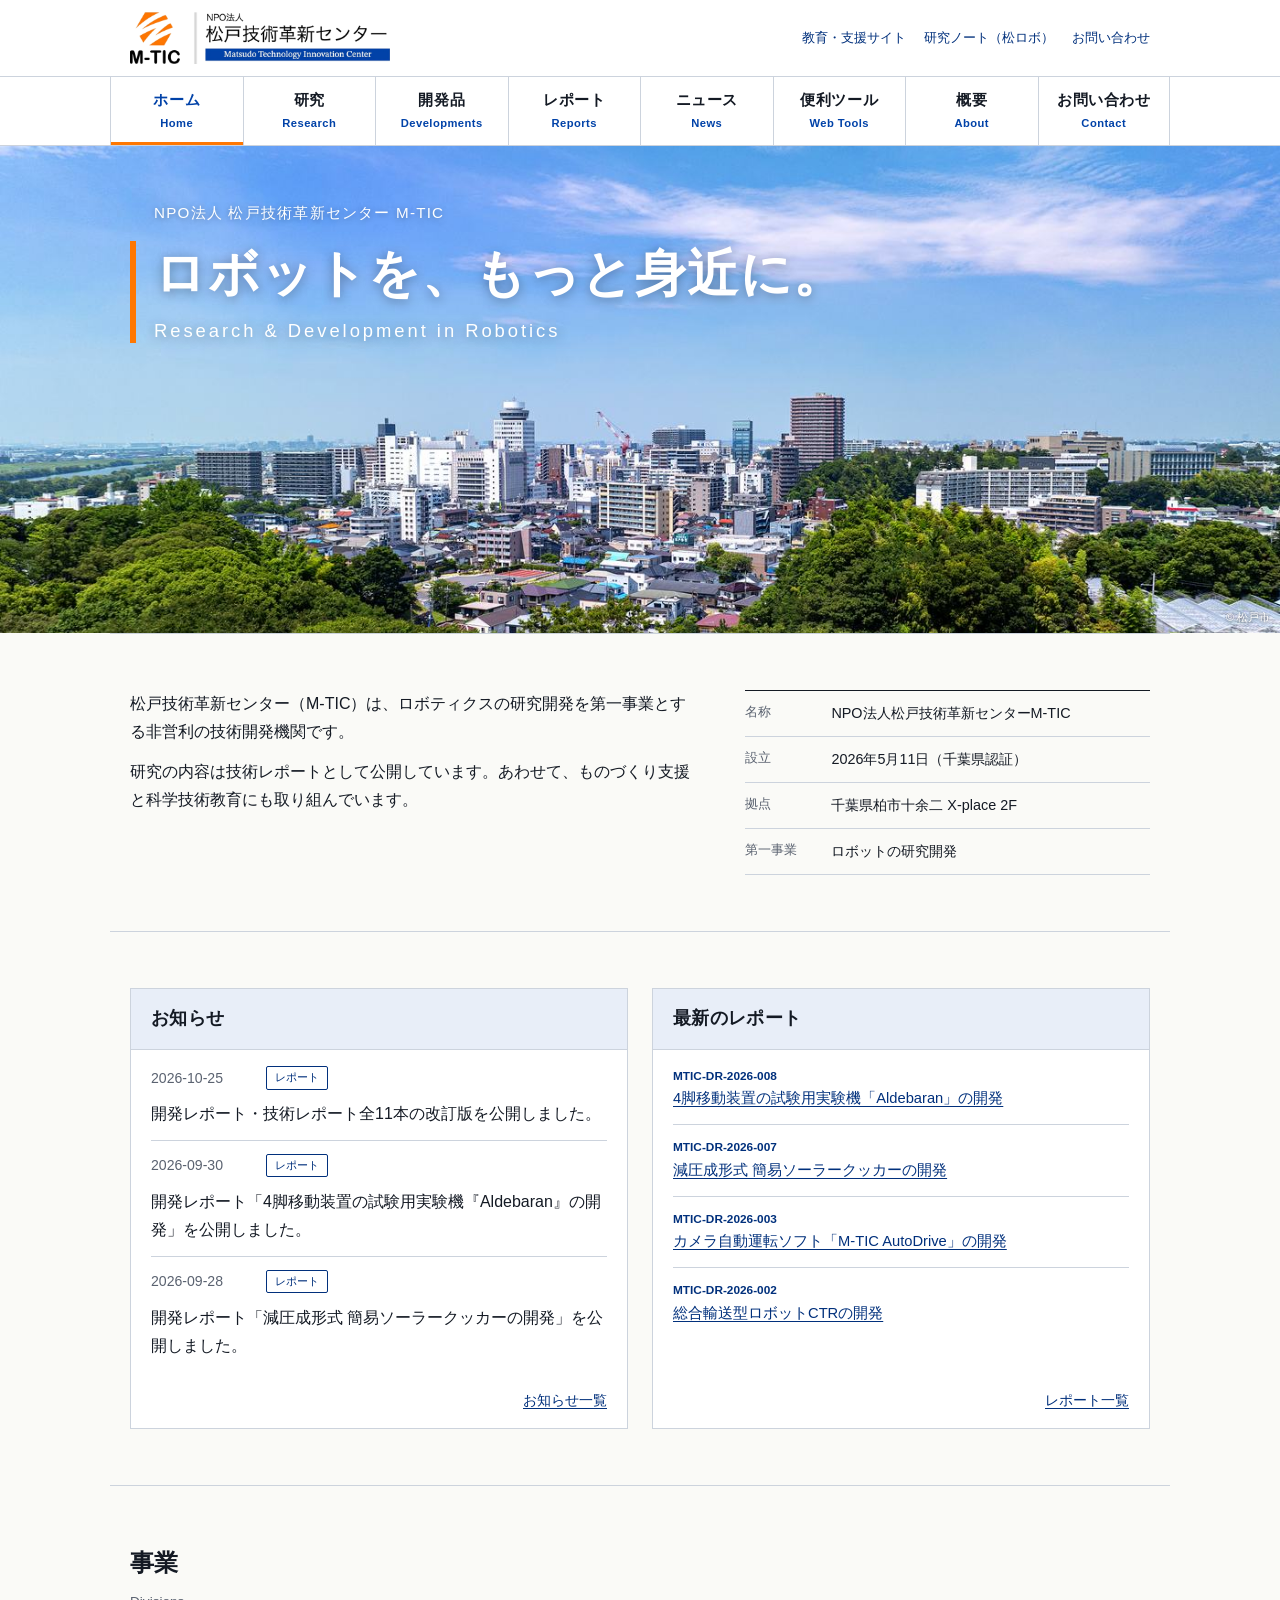
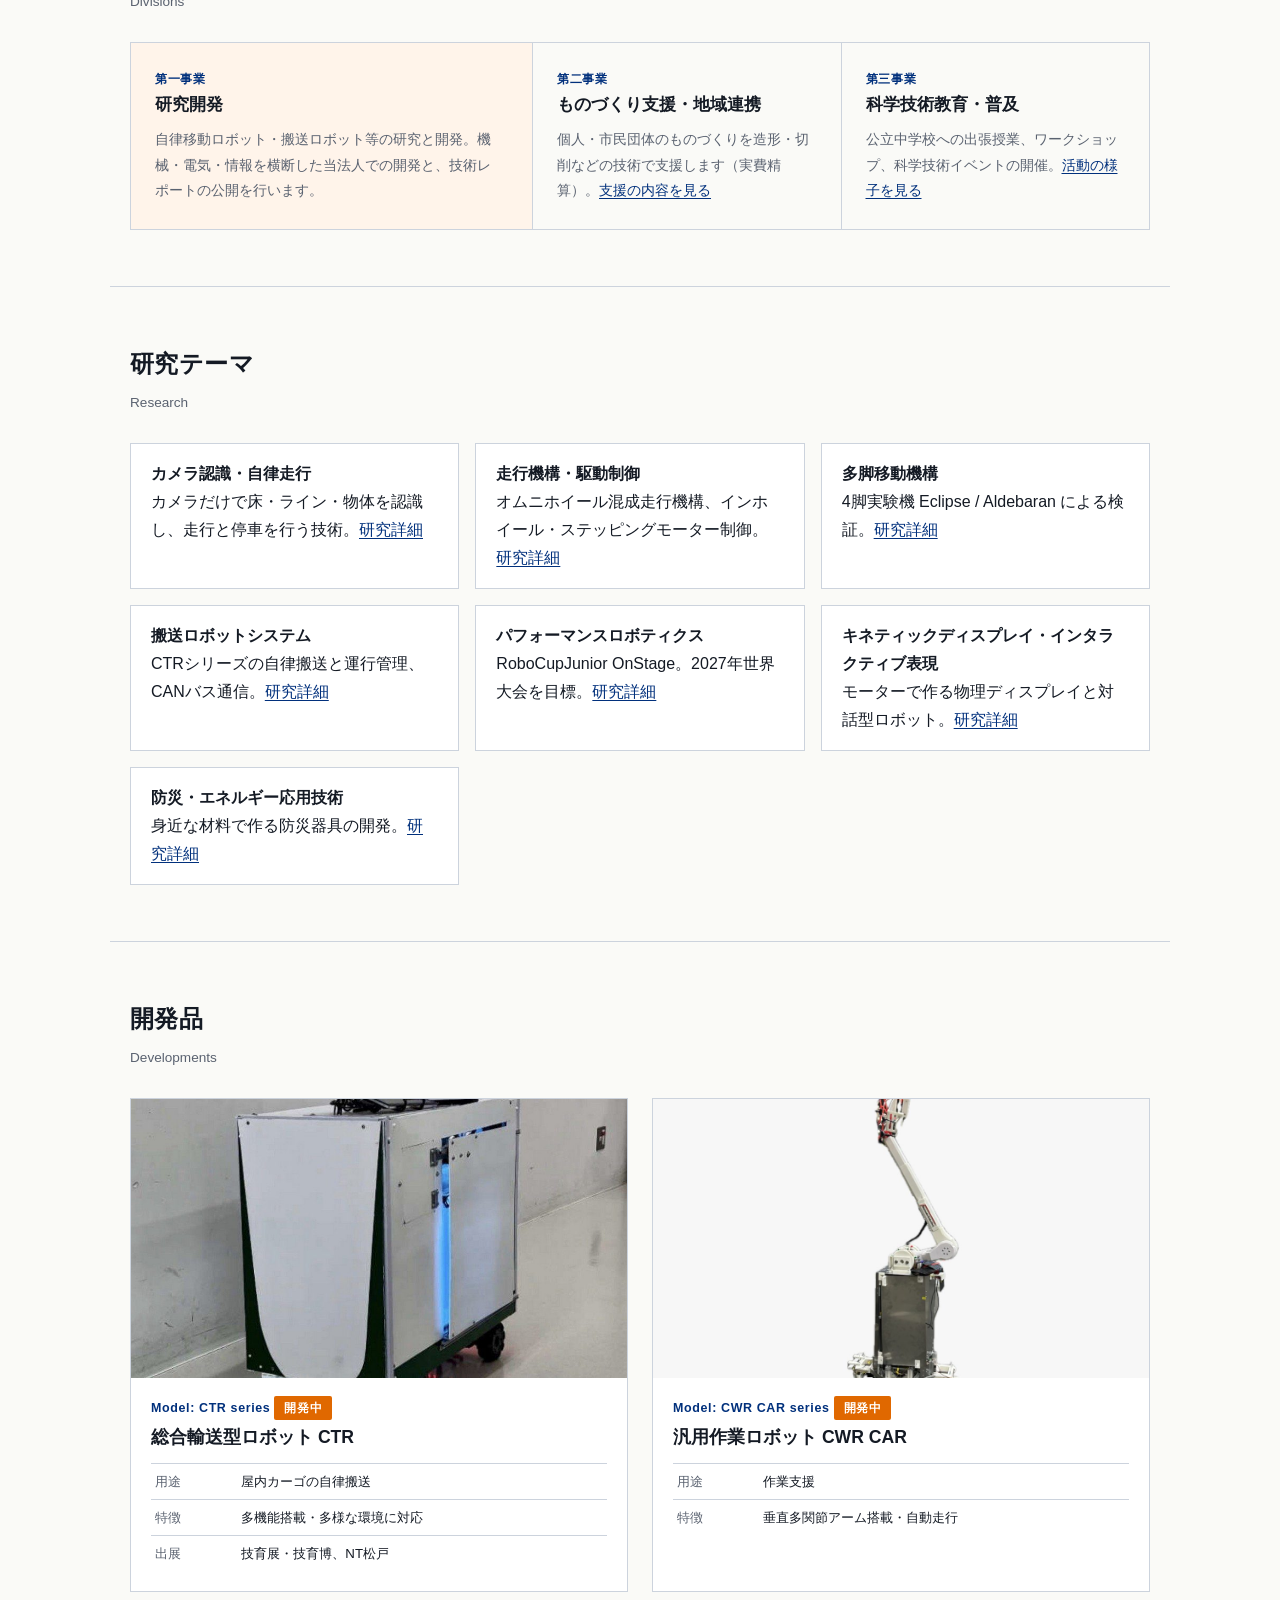
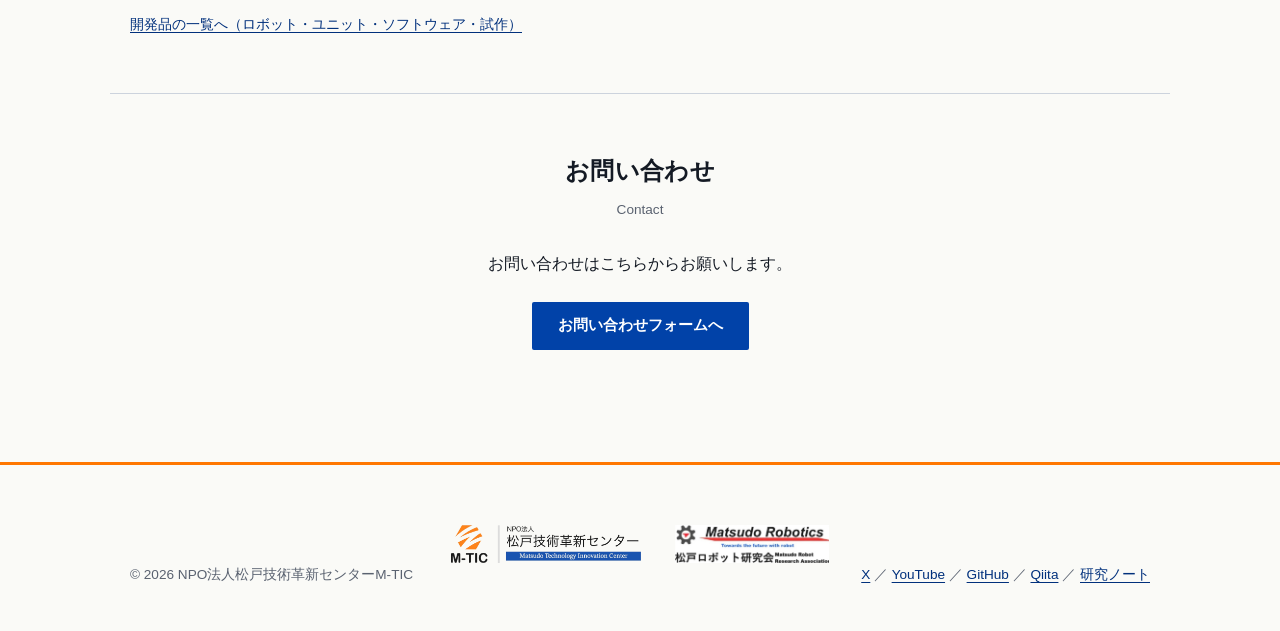
==== commit b79357d8: "サイト表記の修正 v1.1 - トップのキャッチコピーを「ロボットを、もっと身近に。」（1行）に変更 - 受賞名の誤記を訂正（創造アイデアロボットコンテスト） - 代表メッセージを差し替え - 開発品" ====
--- a/index.html
+++ b/index.html
@@ -105,7 +105,7 @@
   </picture>
   <div class="kv-text">
     <p class="kv-org">NPO法人 松戸技術革新センター <span class="nw">M-TIC</span></p>
-    <h1>ロボットの研究開発で、<br>技術を社会に実装する。<span>Research &amp; Development in Robotics</span></h1>
+    <h1><b class="nw">ロボットを、</b><b class="nw">もっと身近に。</b><span>Research &amp; Development in Robotics</span></h1>
   </div>
   <small class="credit">© 松戸市</small>
 </section>
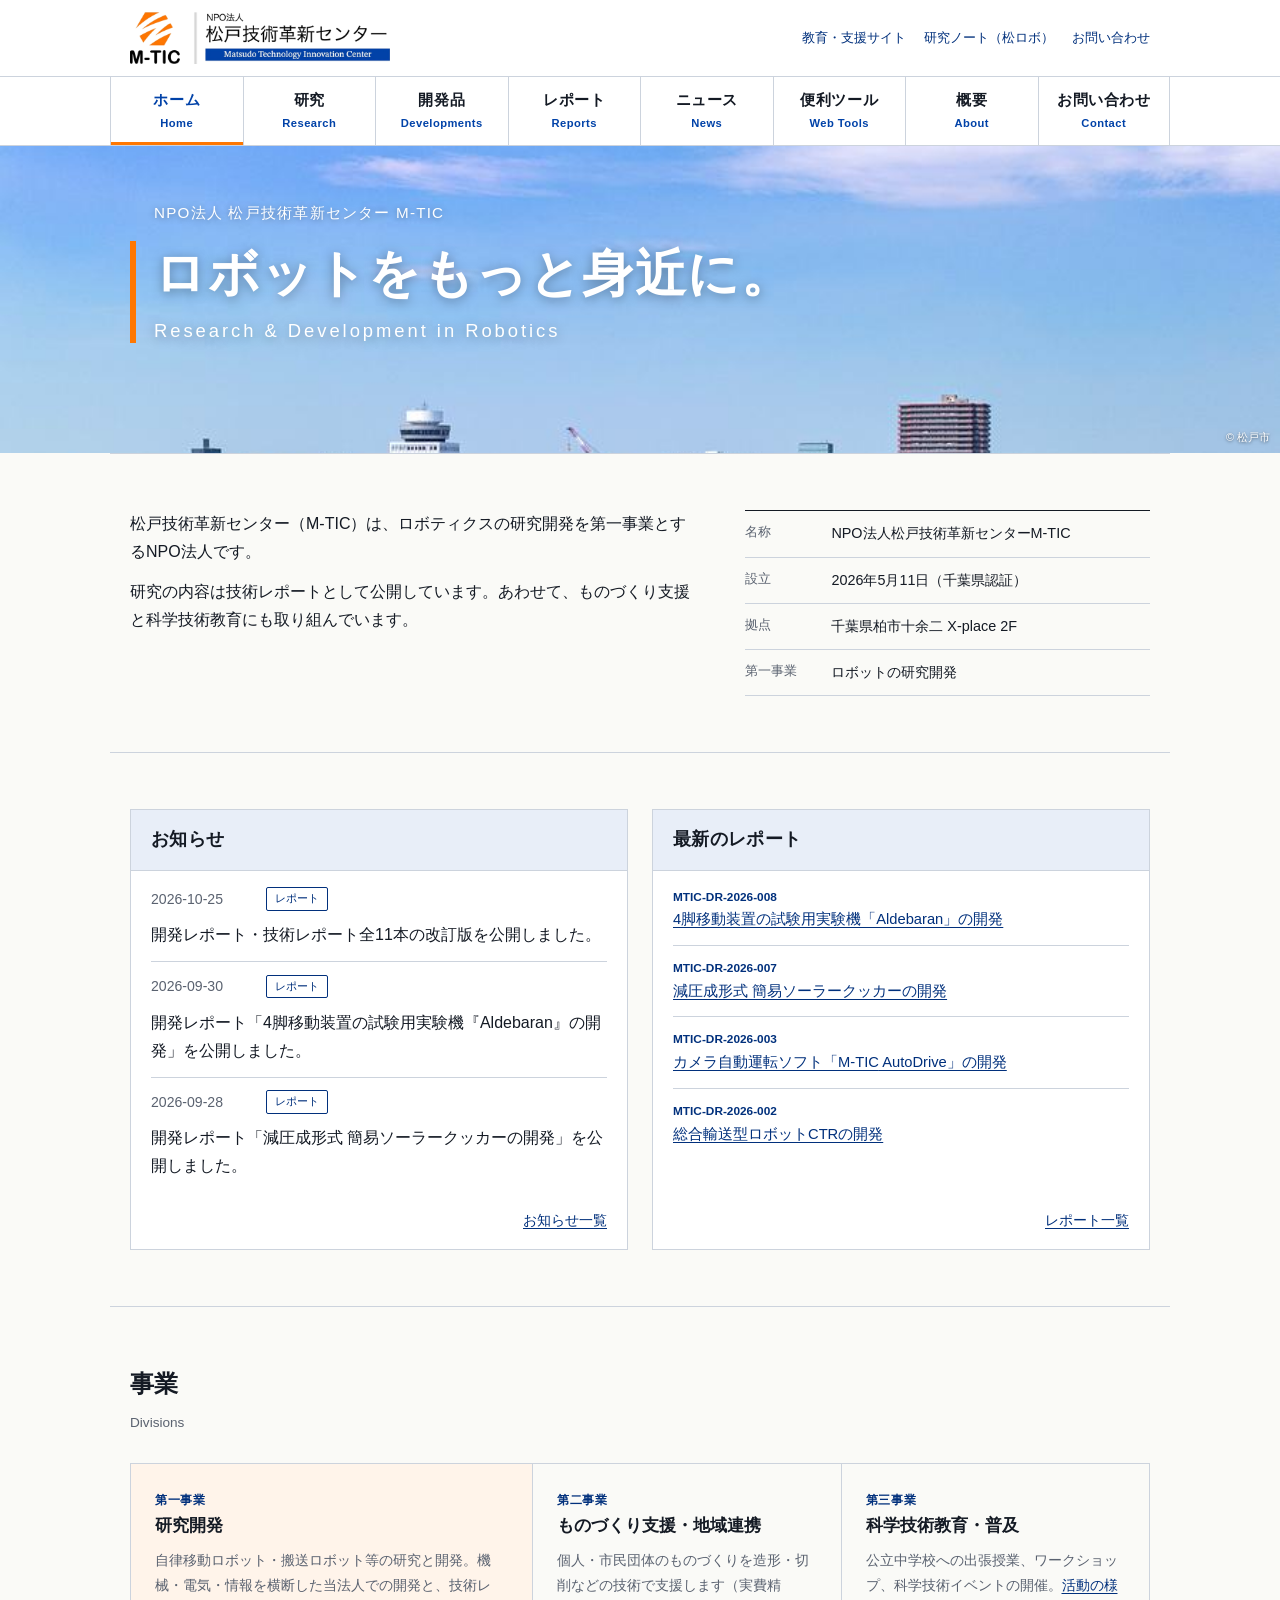
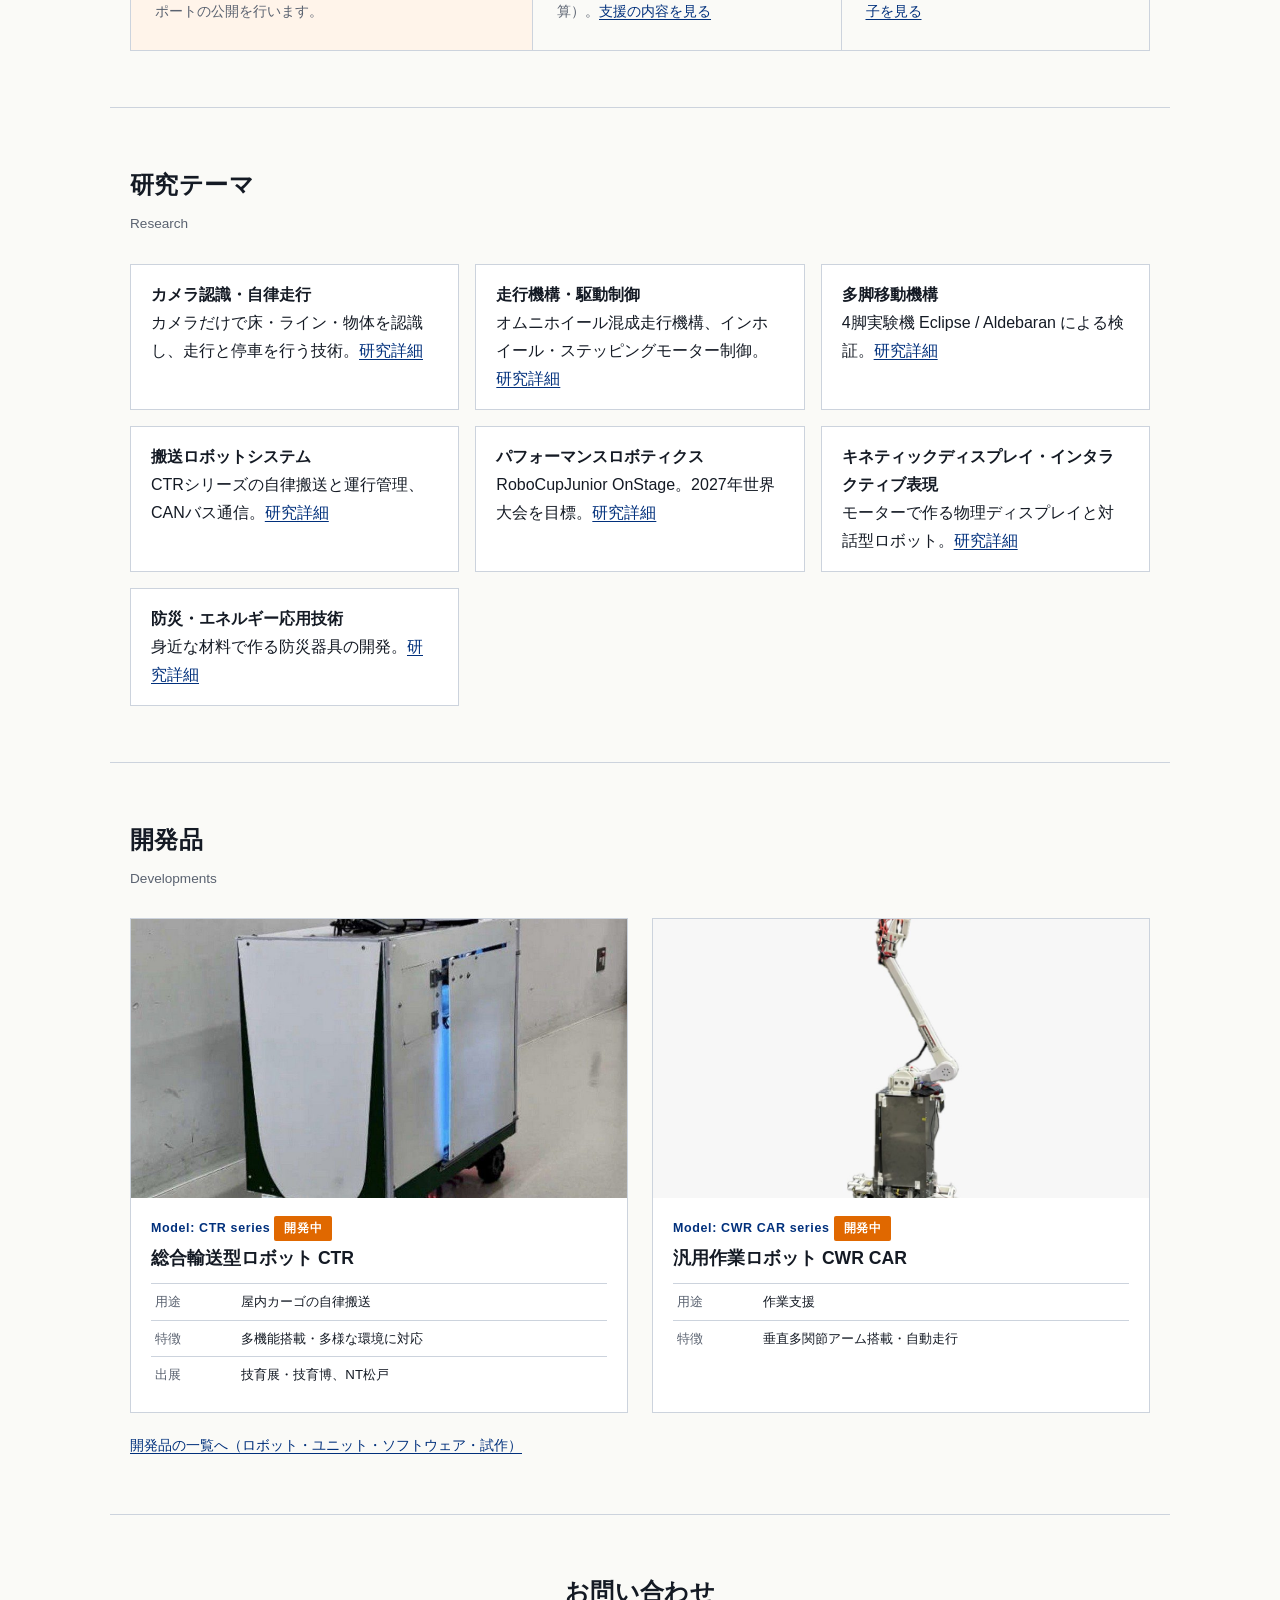
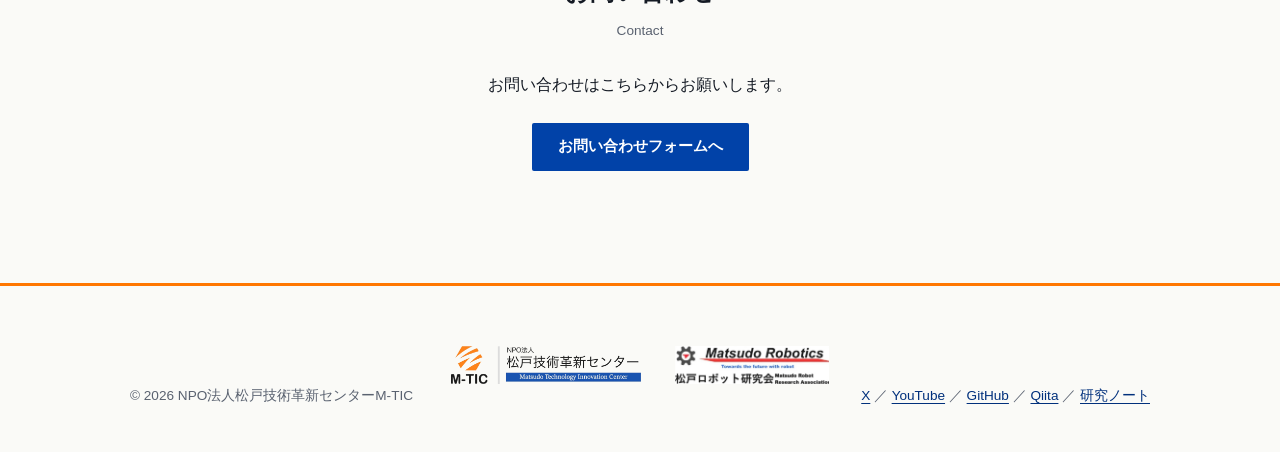
==== commit bb5a1e4e: "サイト表記の修正 v1.2 - キャッチコピーの読点を削除（ロボットをもっと身近に。） - トップの写真の高さを低く（PC・スマホ） - 「非営利の技術開発機関」を「NPO法人」に - 「機関概要」を" ====
--- a/index.html
+++ b/index.html
@@ -28,7 +28,7 @@
   "url": "https://matsudo-robotics.github.io/",
   "logo": "https://matsudo-robotics.github.io/images/logo-mtic.png",
   "foundingDate": "2026-05-11",
-  "description": "ロボティクスの研究開発を第一事業とする非営利の技術開発機関。ロボット開発、技術レポートの公開、科学技術支援・教育等を行う。",
+  "description": "ロボティクスの研究開発を第一事業とするNPO法人。ロボット開発、技術レポートの公開、科学技術支援・教育等を行う。",
   "address": {
     "@type": "PostalAddress",
     "postalCode": "277-0872",
@@ -105,14 +105,14 @@
   </picture>
   <div class="kv-text">
     <p class="kv-org">NPO法人 松戸技術革新センター <span class="nw">M-TIC</span></p>
-    <h1><b class="nw">ロボットを、</b><b class="nw">もっと身近に。</b><span>Research &amp; Development in Robotics</span></h1>
+    <h1><b class="nw">ロボットを</b><b class="nw">もっと身近に。</b><span>Research &amp; Development in Robotics</span></h1>
   </div>
   <small class="credit">© 松戸市</small>
 </section>
 
 <section class="wrap intro">
   <div class="intro-text">
-    <p>松戸技術革新センター（<span class="nw">M-TIC</span>）は、ロボティクスの研究開発を第一事業とする非営利の技術開発機関です。</p>
+    <p>松戸技術革新センター（<span class="nw">M-TIC</span>）は、ロボティクスの研究開発を第一事業とする<span class="nw">NPO法人</span>です。</p>
     <p>研究の内容は技術レポートとして公開しています。あわせて、ものづくり支援と科学技術教育にも取り組んでいます。</p>
   </div>
   <dl class="facts">
--- a/style.css
+++ b/style.css
@@ -245,7 +245,7 @@
 .pagebanner::before{content:"";position:absolute;inset:0;background:linear-gradient(90deg,rgba(10,30,70,.45),rgba(10,30,70,.1) 60%,rgba(10,30,70,0))}
 .credit{position:absolute;right:10px;bottom:6px;font-size:.68rem;color:#fff;text-shadow:0 1px 3px rgba(0,0,0,.6);z-index:2}
 .crumb{margin:18px 0 0;font-size:.8rem}
-.kv img{height:clamp(300px,38vw,560px);object-position:center 35%}
+.kv img{height:clamp(220px,24vw,340px);object-position:center 30%}
 .kv-text{padding-top:clamp(28px,4.2vw,64px)}
 .kv h1{border-left:6px solid var(--orange);padding-left:18px}
 .kv h1 span{margin-top:12px}
@@ -332,7 +332,7 @@
 @media(max-width:900px){.nophoto .it-main{grid-template-columns:1fr;gap:2px}.nophoto .it-sum{display:block}}
 .pgroup[data-group="robot"] .it-ph,.pgroup[data-group="unit"] .it-ph,.pgroup[data-group="robot"] .more-ph,.pgroup[data-group="unit"] .more-ph{background:#fff}
 .pgroup[data-group="robot"] .it-ph img,.pgroup[data-group="unit"] .it-ph img,.pgroup[data-group="robot"] .more-ph img,.pgroup[data-group="unit"] .more-ph img{object-fit:contain;padding:6px}
-@media(max-width:640px){.kv img{height:min(56vh,440px);object-position:center 28%}.kv-text{padding-top:28px}.kv h1{font-size:1.75rem}}
+@media(max-width:640px){.kv img{height:min(36vh,280px);object-position:center 22%}.kv-text{padding-top:28px}.kv h1{font-size:1.75rem}}
 .products-page .it-model,.products-page .it-name,.products-page .it-sub,.products-page .it-sum,.products-page .it-st{grid-area:auto}
 @media(max-width:900px){
   .mode-all .item{display:grid;grid-template-columns:minmax(0,1fr) auto;align-items:start}
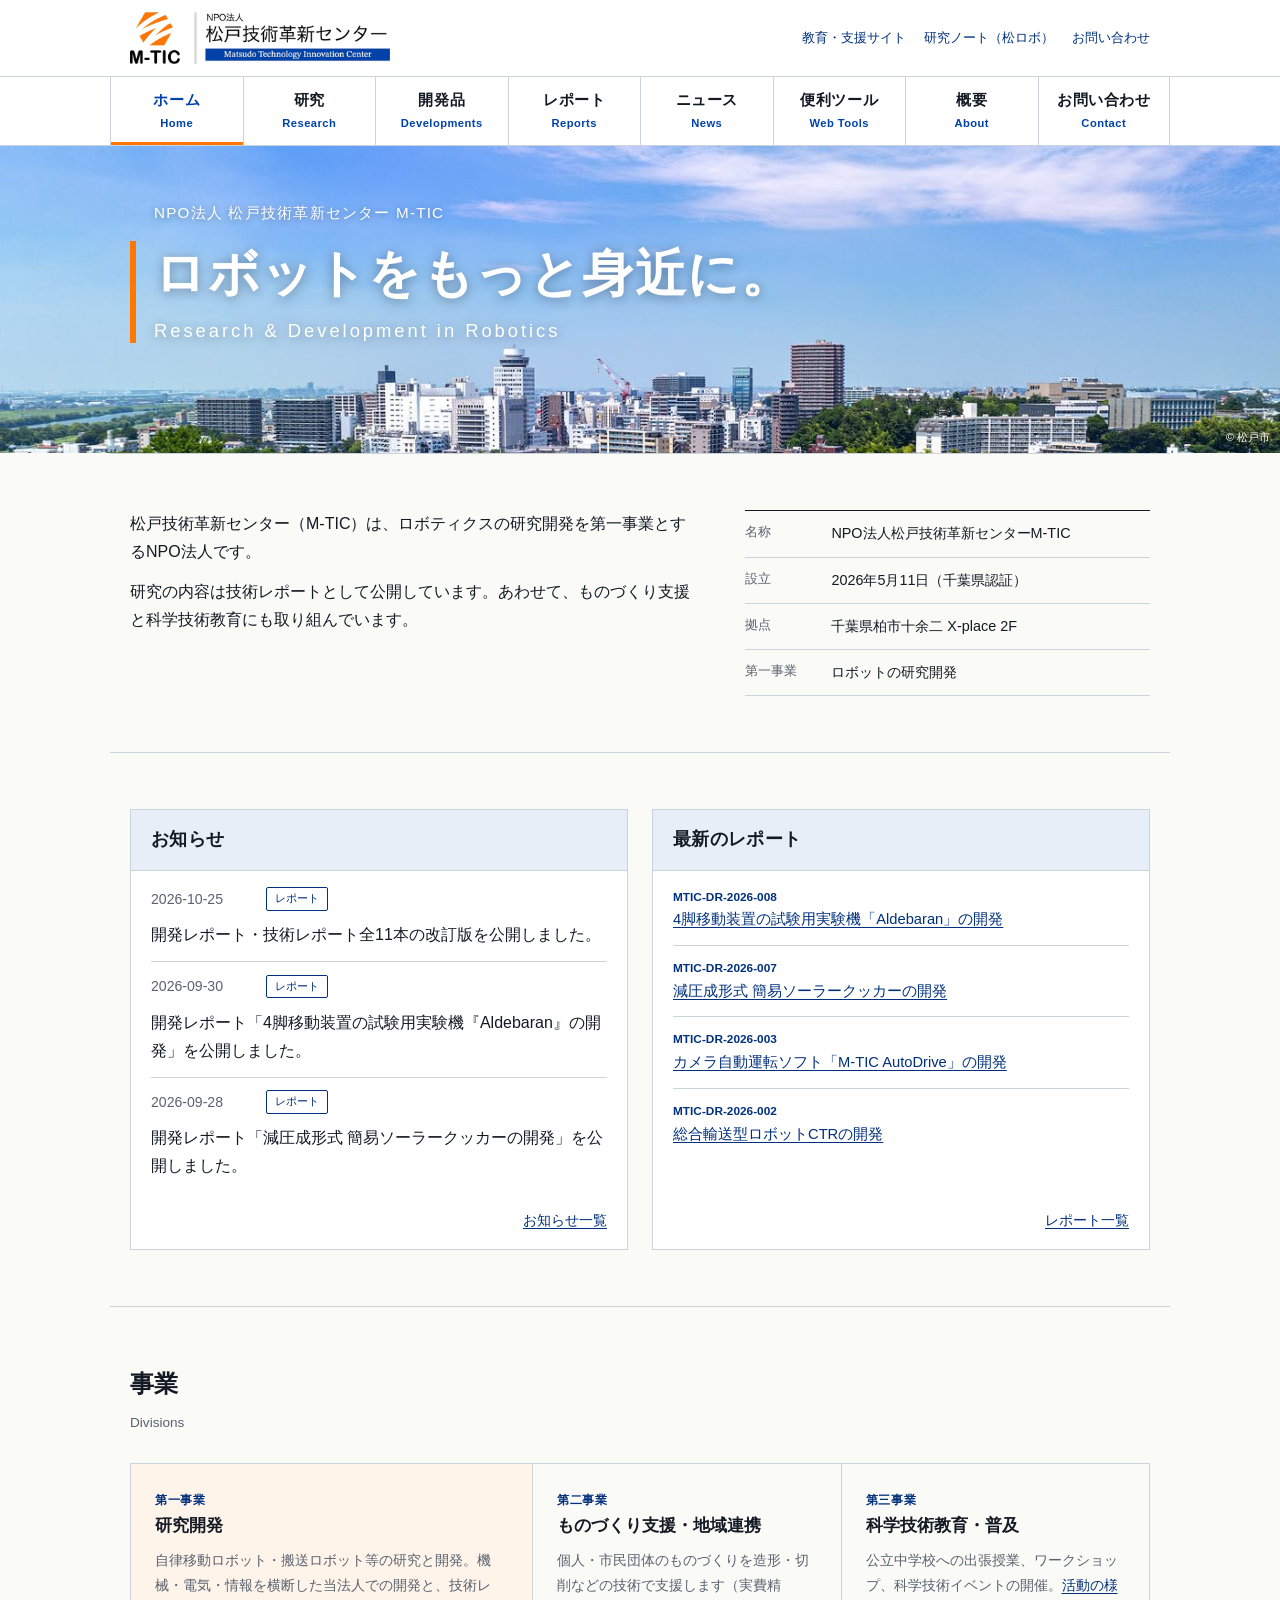
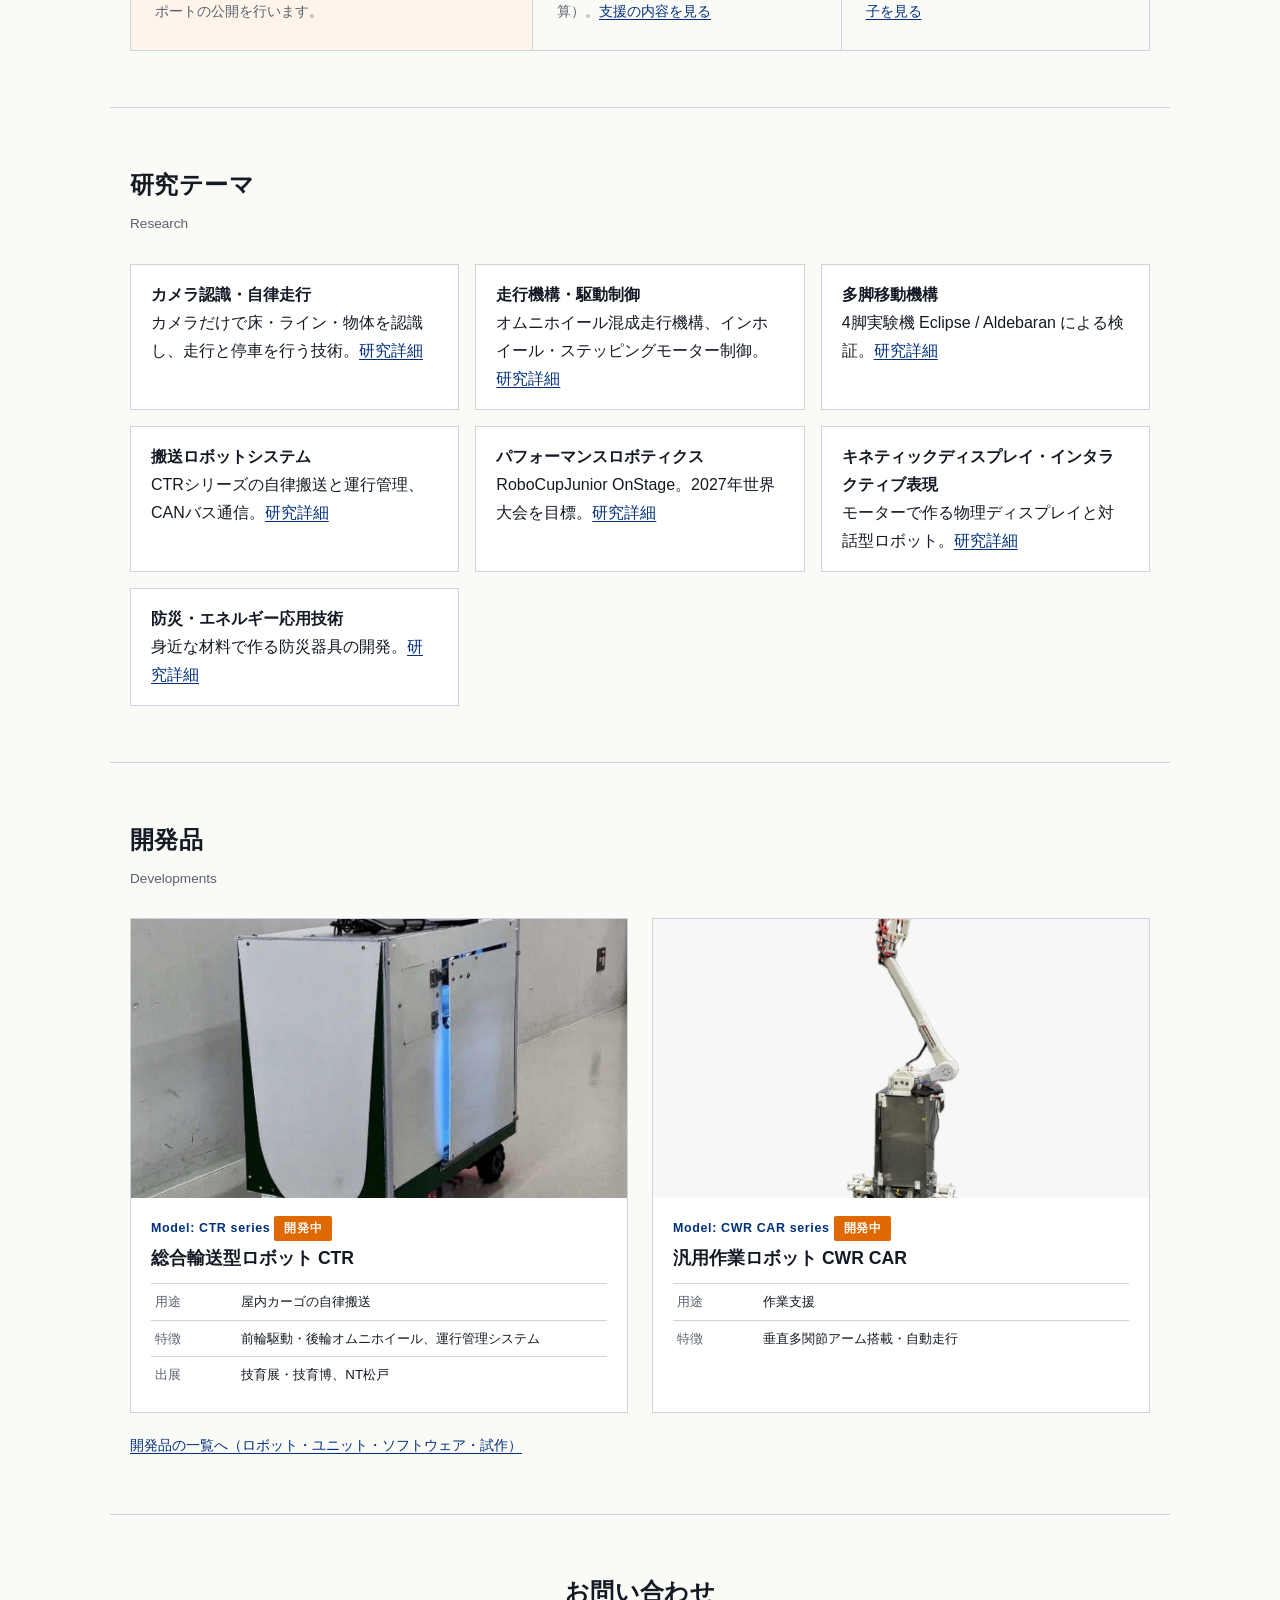
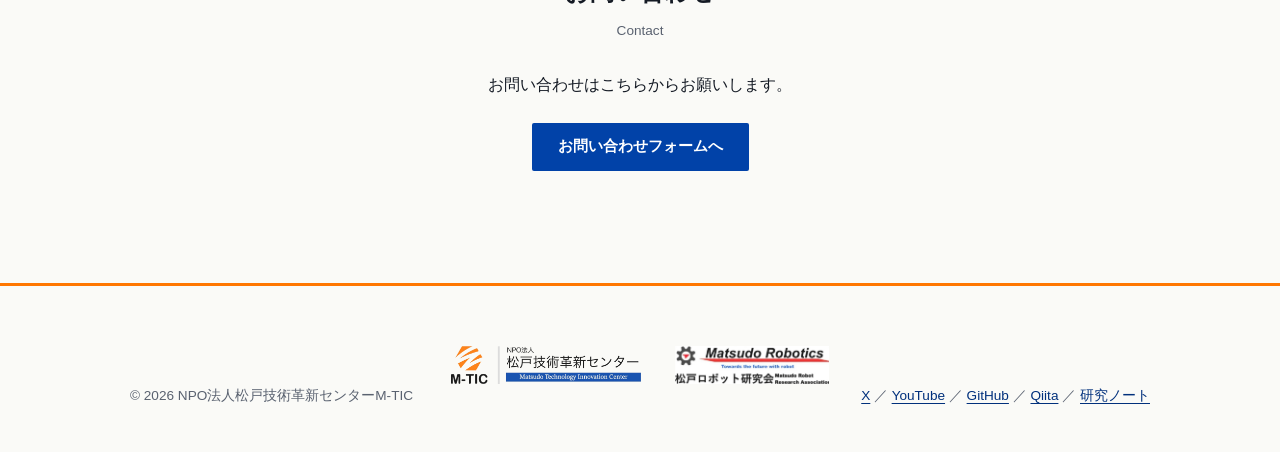
==== commit 7e0f5e3f: "サイト表記の修正 v1.4 - 開発品：確かめられない表現を削除・修正（CTR・GSS・Broot・MCA・M-TICAD・R road） - 開発品：機体別シナリオシステム・検証設備を削除（30→2" ====
--- a/index.html
+++ b/index.html
@@ -194,7 +194,7 @@
         <h3>総合輸送型ロボット CTR</h3>
         <table class="spec">
           <tr><td>用途</td><td>屋内カーゴの自律搬送</td></tr>
-          <tr><td>特徴</td><td>多機能搭載・多様な環境に対応</td></tr>
+          <tr><td>特徴</td><td>前輪駆動・後輪オムニホイール、運行管理システム</td></tr>
           <tr><td>出展</td><td>技育展・技育博、NT松戸</td></tr>
         </table>
       </div>
